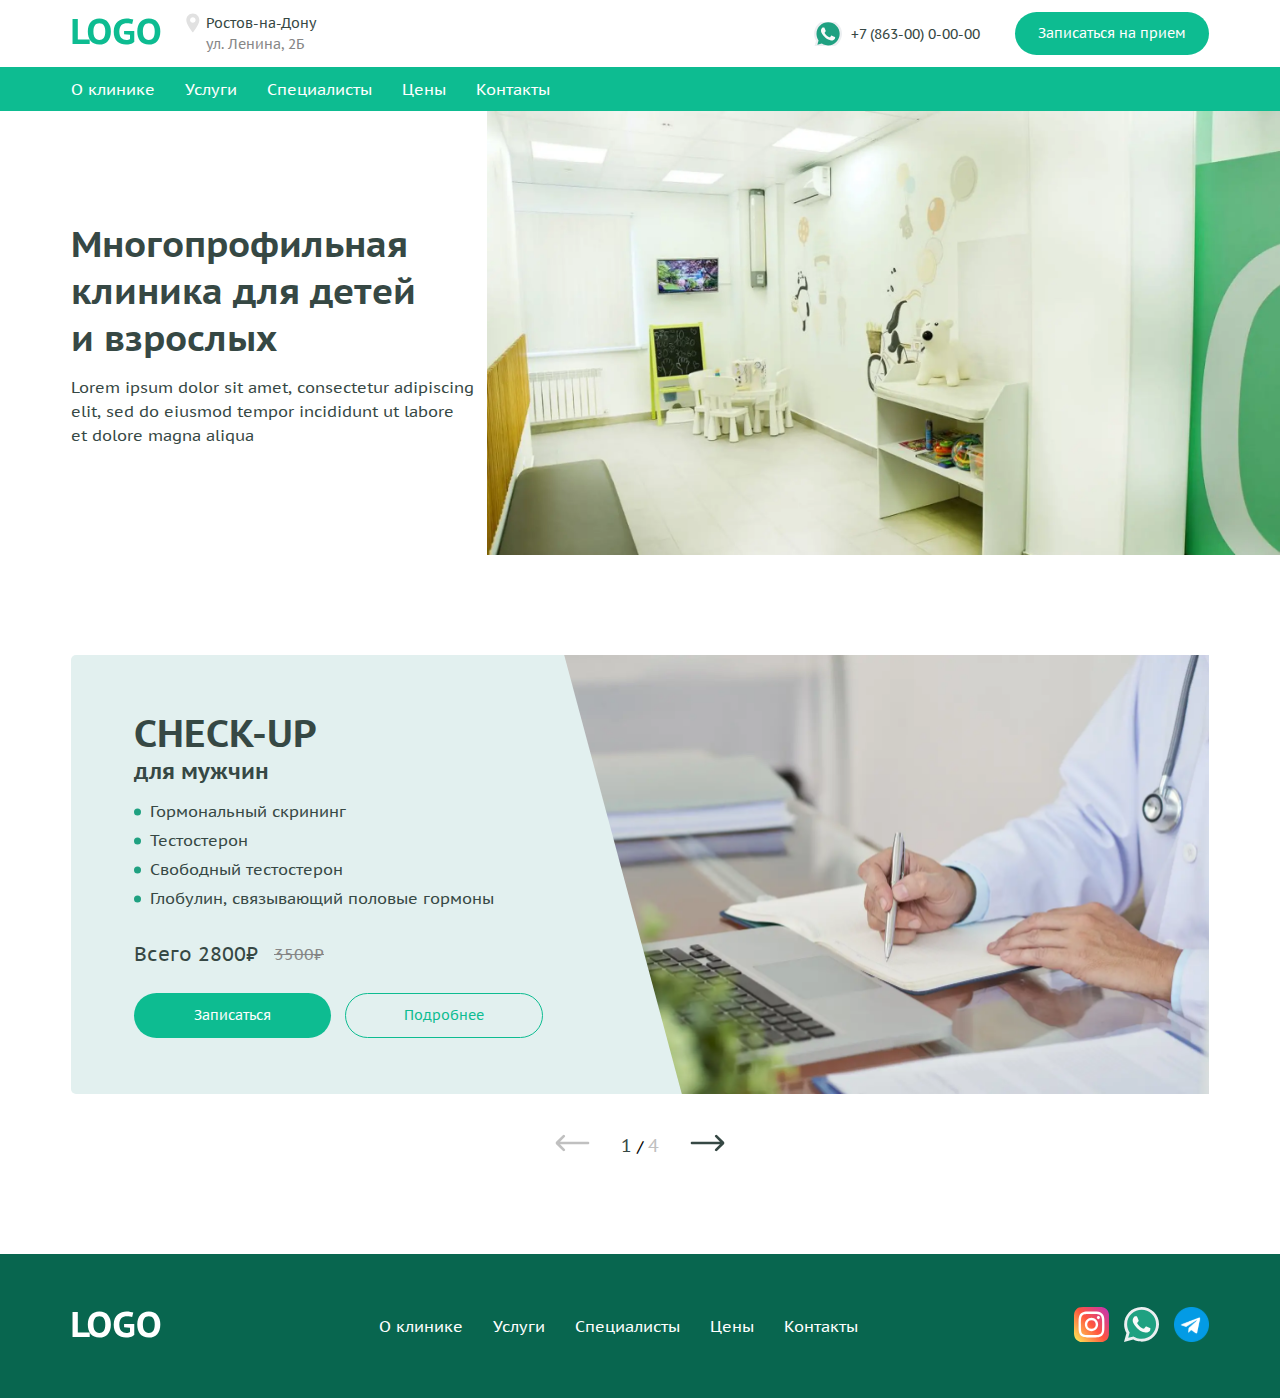
==== index.html @ 12d7492a "Updates" ====
<!DOCTYPE html><html lang="ru" class="page"><head><meta charset="UTF-8"><meta name="viewport" content="width=device-width,initial-scale=1"><link rel="shortcut icon" href="favicon.ico" type="image/x-icon"><meta http-equiv="X-UA-Compatible" content="ie=edge"><meta name="theme-color" content="#111111"><title>Vetos new site</title><link rel="preload" href="fonts/PTSansCaptionRegular.woff2" as="font" type="font/woff2" crossorigin><link rel="preload" href="fonts/PTSansCaptionBold.woff2" as="font" type="font/woff2" crossorigin><link rel="preload" href="fonts/UbuntuRegular.woff2" as="font" type="font/woff2" crossorigin><link rel="preload" href="fonts/UbuntuBold.woff2" as="font" type="font/woff2" crossorigin><link rel="stylesheet" href="css/vendor.css"><link rel="stylesheet" href="css/main.css"><script defer="defer" src="js/main.js"></script></head><body class="page__body"><div class="site-container"><header class="header header--main"><div class="header__container container"><button class="burger" aria-label="Открыть меню" aria-expanded="false" data-burger><span class="burger__line"></span></button><div class="header__left"><a class="header__logo logo"><svg><use xlink:href="img/sprite.svg#logo"></use></svg></a><address class="header__address"><span class="header__city">Ростов-на-Дону</span> <span class="header__street">ул. Ленина, 2Б</span></address></div><div class="header__right"><a class="header__link" href="tel:+78630000000">+7 (863-00) 0-00-00</a> <span class="header__hidden" aria-hidden="true">Ростов-на-Дону</span> <button class="header__btn btn btn-reset" data-menu data-graph-animation="custom" data-graph-path="first" aria-label="Записаться на прием">Записаться на прием</button></div></div><div class="header__bottom"><div class="header__bottom-container container"><nav class="header__nav nav" title="Основное меню" data-menu><ul class="nav__list list-reset"><li class="nav__item"><a href="#" class="nav__link">О клинике</a></li><li class="nav__item"><a href="#services" data-scroll data-menu-item class="nav__link">Услуги</a></li><li class="nav__item"><a href="#" class="nav__link">Специалисты</a></li><li class="nav__item"><a href="#" class="nav__link">Цены</a></li><li class="nav__item"><a href="#" class="nav__link">Контакты</a></li></ul></nav></div></div></header><main class="main"><section class="hero"><div class="hero__wrapper"><div class="hero__content"><h1 class="hero__title">Многопрофильная клиника для детей и взрослых</h1><p class="hero__descr">Lorem ipsum dolor sit amet, consectetur adipiscing elit, sed do eiusmod tempor incididunt ut labore et dolore magna aliqua</p></div><picture><source media="(min-width: 576px)" srcset="img/hero-image_2x.webp 2x" type="image/webp"><source media="(max-width: 575px)" srcset="img/hero-image.webp" type="image/webp"><source srcset="img/hero-image.webp" type="image/webp"><img loading="lazy" src="img/hero-image.jpg" srcset="img/hero-image__2x.jpg 2x" class="hero__image" width="950" height="532" alt="Красивый детский уголок для ожидания приема доктора"></picture></div></section><section class="services" id="services"><div class="services__container container"><div class="services__slider swiper"><div class="swiper-wrapper"><div class="swiper-slide"><div class="services__info services__info--1"><div class="services__content"><h2 class="services__title">Check-UP <span class="services__text">для мужчин</span></h2><ul class="services__list list-reset"><li class="services__item">Гормональный скрининг</li><li class="services__item">Тестостерон</li><li class="services__item">Свободный тестостерон</li><li class="services__item">Глобулин, связывающий половые гормоны</li></ul><div class="services__price"><span class="services__price-new">Всего 2800₽</span> <span class="services__price-old">3500₽</span></div><div class="services__btns"><button class="services__action btn btn-reset" data-graph-animation="custom" data-graph-path="first" aria-label="Записаться">Записаться</button> <a class="services__action services__action--link btn" href="#">Подробнее</a></div></div><picture><source media="(min-width: 576px)" srcset="img/services-image-1_2x.webp 2x" type="image/webp"><source media="(max-width: 575px)" srcset="img/services-image-1.webp" type="image/webp"><source srcset="img/services-image-1.webp" type="image/webp"><img loading="lazy" src="img/services-image-1.jpg" srcset="img/services-image-1__2x.jpg 2x" class="services__image" width="692" height="440" alt="Доктор записывает пожелания клиентов"></picture></div></div><div class="swiper-slide"><div class="services__info services__info--2"><div class="services__content"><h2 class="services__title">Check-UP <span class="services__text">для мужчин</span></h2><ul class="services__list list-reset"><li class="services__item">Гормональный скрининг</li><li class="services__item">Тестостерон</li><li class="services__item">Свободный тестостерон</li><li class="services__item">Глобулин, связывающий половые гормоны</li></ul><div class="services__price"><span class="services__price-new">Всего 2800₽</span> <span class="services__price-old">3500₽</span></div><div class="services__btns"><button class="services__action btn btn-reset" data-graph-animation="custom" data-graph-path="first" aria-label="Записаться">Записаться</button> <a class="services__action services__action--link btn" href="#">Подробнее</a></div></div><picture><source media="(min-width: 576px)" srcset="img/services-image-1_2x.webp 2x" type="image/webp"><source media="(max-width: 575px)" srcset="img/services-image-1.webp" type="image/webp"><source srcset="img/services-image-1.webp" type="image/webp"><img loading="lazy" src="img/services-image-1.jpg" srcset="img/services-image-1__2x.jpg 2x" class="services__image" width="692" height="440" alt="Доктор записывает пожелания клиентов"></picture></div></div><div class="swiper-slide"><div class="services__info services__info--3"><div class="services__content"><h2 class="services__title">Check-UP <span class="services__text">для мужчин</span></h2><ul class="services__list list-reset"><li class="services__item">Гормональный скрининг</li><li class="services__item">Тестостерон</li><li class="services__item">Свободный тестостерон</li><li class="services__item">Глобулин, связывающий половые гормоны</li></ul><div class="services__price"><span class="services__price-new">Всего 2800₽</span> <span class="services__price-old">3500₽</span></div><div class="services__btns"><button class="services__action btn btn-reset" data-graph-animation="custom" data-graph-path="first" aria-label="Записаться">Записаться</button> <a class="services__action services__action--link btn" href="#">Подробнее</a></div></div><picture><source media="(min-width: 576px)" srcset="img/services-image-1_2x.webp 2x" type="image/webp"><source media="(max-width: 575px)" srcset="img/services-image-1.webp" type="image/webp"><source srcset="img/services-image-1.webp" type="image/webp"><img loading="lazy" src="img/services-image-1.jpg" srcset="img/services-image-1__2x.jpg 2x" class="services__image" width="692" height="440" alt="Доктор записывает пожелания клиентов"></picture></div></div><div class="swiper-slide"><div class="services__info services__info--4"><div class="services__content"><h2 class="services__title">Check-UP <span class="services__text">для мужчин</span></h2><ul class="services__list list-reset"><li class="services__item">Гормональный скрининг</li><li class="services__item">Тестостерон</li><li class="services__item">Свободный тестостерон</li><li class="services__item">Глобулин, связывающий половые гормоны</li></ul><div class="services__price"><span class="services__price-new">Всего 2800₽</span> <span class="services__price-old">3500₽</span></div><div class="services__btns"><button class="services__action btn btn-reset" data-graph-animation="custom" data-graph-path="first" aria-label="Записаться">Записаться</button> <a class="services__action services__action--link btn" href="#">Подробнее</a></div></div><picture><source media="(min-width: 576px)" srcset="img/services-image-1_2x.webp 2x" type="image/webp"><source media="(max-width: 575px)" srcset="img/services-image-1.webp" type="image/webp"><source srcset="img/services-image-1.webp" type="image/webp"><img loading="lazy" src="img/services-image-1.jpg" srcset="img/services-image-1__2x.jpg 2x" class="services__image" width="692" height="440" alt="Доктор записывает пожелания клиентов"></picture></div></div></div></div><div class="services__nav-btn"><button class="services__nav-btn__prev btn-reset" aria-label="Предыдущий слайд"><svg><use xlink:href="img/sprite.svg#left-arrow"></use></svg></button><div class="services__nav-pag swiper-pagination"></div><button class="services__nav-btn__next btn-reset" aria-label="Следующий слайд"><svg><use xlink:href="img/sprite.svg#right-arrow"></use></svg></button></div></div></section></main><footer class="footer"><div class="footer__container container"><a class="footer__logo logo"><svg><use xlink:href="img/sprite.svg#logo"></use></svg></a><nav class="nav footer__nav" title="Добавочное меню"><ul class="nav__list list-reset"><li class="nav__item"><a href="#" class="nav__link">О клинике</a></li><li class="nav__item"><a href="#" class="nav__link">Услуги</a></li><li class="nav__item"><a href="#" class="nav__link">Специалисты</a></li><li class="nav__item"><a href="#" class="nav__link">Цены</a></li><li class="nav__item"><a href="#" class="nav__link">Контакты</a></li></ul></nav><ul class="footer__social list-reset"><li class="footer__social-item"><a class="footer__social-link" href="#" target="_blank" aria-label="instagram"><img src="img/insta-icon.svg" alt="instagram" width="35" height="35" loading="lazy"></a></li><li class="footer__social-item"><a class="footer__social-link" href="#" target="_blank" aria-label="whatsapp"><img src="img/whatsapp-icon.svg" alt="instagram" width="35" height="35" loading="lazy"></a></li><li class="footer__social-item"><a class="footer__social-link" href="#" target="_blank" aria-label="telegram"><img src="img/tg-icon.svg" alt="instagram" width="35" height="35" loading="lazy"></a></li></ul></div></footer><div class="graph-modal services-modal"><div class="graph-modal__container" role="dialog" aria-modal="true" data-graph-target="first"><button class="btn-reset js-modal-close graph-modal__close" aria-label="Закрыть модальное окно"></button><div class="graph-modal__content services-modal__content"><h2 class="services-modal__title">Записаться на прием</h2><form class="services-modal__form"><label class="services-modal__label"><input class="services-modal__input input-reset" type="text" name="name" placeholder="Имя" aria-label="Введите ваше имя"></label> <label class="services-modal__label"><input class="services-modal__input input-reset" type="tel" name="phone" placeholder="Телефон" aria-label="Введите ваш телефон"></label> <label class="services-modal__label"><input class="services-modal__input input-reset" type="email" name="email" placeholder="Email" aria-label="Введите ваш Email"></label> <button class="services-modal__btn btn btn-reset" type="submit" aria-label="Оставить заявку на диагностику">Оставить заявку на диагностику</button><p class="services-modal__policy">Нажимая на кнопку, вы соглашаетесь с <a class="services-modal__link" href="#">политикой конфиденциальности</a> и даете согласие на обработку персональных данных.</p></form></div></div></div></div></body></html>
---- css/main.css ----
:root{--font-family:"PTSansCaption",sans-serif;--second-family:"Ubuntu",sans-serif;--content-width:1138px;--container-offset:15px;--container-width:calc(var(--content-width) + (var(--container-offset) * 2));--light-color:#fff;--accent-color:#0dbc91;--capecod-color:#364844;--gray-color:#868686;--aqua-color:#e2f0ef;--junglegreen-color:#1fa181;--disabled-color:#c0c0c0;--watercourse-color:#08664F;--caribbean-color:#00d29f}.custom-checkbox__field:checked+.custom-checkbox__content::after{opacity:1}.custom-checkbox__field:focus+.custom-checkbox__content::before{outline:red solid 2px;outline-offset:2px}.custom-checkbox__field:disabled+.custom-checkbox__content{opacity:.4;pointer-events:none}@font-face{font-family:PTSansCaption;src:url(../fonts/PTSansCaptionRegular.woff2) format("woff2");font-weight:400;font-display:swap;font-style:normal}@font-face{font-family:PTSansCaption;src:url(../fonts/PTSansCaptionBold.woff2) format("woff2");font-weight:700;font-display:swap;font-style:normal}@font-face{font-family:Ubuntu;src:url(../fonts/UbuntuRegular.woff2) format("woff2");font-weight:400;font-display:swap;font-style:normal}@font-face{font-family:Ubuntu;src:url(../fonts/UbuntuBold.woff2) format("woff2");font-weight:700;font-display:swap;font-style:normal}html{-webkit-box-sizing:border-box;box-sizing:border-box}*,::after,::before{-webkit-box-sizing:inherit;box-sizing:inherit}.page{height:100%;font-family:var(--font-family);-webkit-text-size-adjust:100%}.page__body{margin:0;min-width:320px;min-height:100%;font-size:16px}img{height:auto;max-width:100%;-o-object-fit:cover;object-fit:cover}a{text-decoration:none}.site-container{overflow:hidden}.is-hidden{display:none!important}.btn-reset{border:none;padding:0;background-color:transparent;cursor:pointer}.list-reset{list-style:none;margin:0;padding:0}.input-reset{-webkit-appearance:none;-moz-appearance:none;appearance:none;border:none;border-radius:0;background-color:#fff}.input-reset::-webkit-search-cancel-button,.input-reset::-webkit-search-decoration,.input-reset::-webkit-search-results-button,.input-reset::-webkit-search-results-decoration{display:none}.visually-hidden{position:absolute;overflow:hidden;margin:-1px;border:0;padding:0;width:1px;height:1px;clip:rect(0 0 0 0)}.container{margin:0 auto;padding:0 var(--container-offset);max-width:var(--container-width)}.js-focus-visible :focus:not(.focus-visible){outline:0}.centered{text-align:center}.dis-scroll{position:fixed;left:0;top:0;overflow:hidden;width:100%;height:100vh;-ms-scroll-chaining:none;overscroll-behavior:none}.page--ios .dis-scroll{position:relative}.grid{display:-ms-grid;display:grid;-ms-grid-rows:(1fr)[12];grid-template-rows:repeat(12,1fr);gap:30px}.logo svg{width:91px;height:27px;-o-object-fit:cover;object-fit:cover}.burger{--burger-width:30px;--burger-height:30px;--burger-line-height:2px;position:relative;border:none;padding:0;width:var(--burger-width);height:var(--burger-height);color:#000;background-color:transparent;cursor:pointer;display:none;--burger-width:37px;--burger-height:26px;--burger-line-height:4px;color:var(--junglegreen-color);z-index:101}.burger::after,.burger::before{content:"";position:absolute;left:0;width:100%;height:var(--burger-line-height);background-color:currentColor;-webkit-transition:top .3s ease-in-out,-webkit-transform .3s ease-in-out;transition:transform .3s ease-in-out,top .3s ease-in-out,-webkit-transform .3s ease-in-out;-o-transition:transform .3s ease-in-out,top .3s ease-in-out}.burger::before{top:0}.burger::after{top:calc(100% - var(--burger-line-height))}.burger__line{position:absolute;left:0;top:50%;width:100%;height:var(--burger-line-height);background-color:currentColor;-webkit-transform:translateY(-50%);-ms-transform:translateY(-50%);transform:translateY(-50%);-webkit-transition:-webkit-transform .3s ease-in-out;transition:transform .3s ease-in-out;-o-transition:transform .3s ease-in-out;transition:transform .3s ease-in-out,-webkit-transform .3s ease-in-out}.burger--active::before{top:50%;-webkit-transform:rotate(45deg);-ms-transform:rotate(45deg);transform:rotate(45deg);-webkit-transition:top .3s ease-in-out,-webkit-transform .3s ease-in-out;transition:transform .3s ease-in-out,top .3s ease-in-out,-webkit-transform .3s ease-in-out;-o-transition:transform .3s ease-in-out,top .3s ease-in-out}.burger--active::after{top:50%;-webkit-transform:rotate(-45deg);-ms-transform:rotate(-45deg);transform:rotate(-45deg);-webkit-transition:top .3s ease-in-out,-webkit-transform .3s ease-in-out;transition:transform .3s ease-in-out,top .3s ease-in-out,-webkit-transform .3s ease-in-out;-o-transition:transform .3s ease-in-out,top .3s ease-in-out}.burger--active .burger__line{-webkit-transform:scale(0);-ms-transform:scale(0);transform:scale(0);-webkit-transition:-webkit-transform .3s ease-in-out;transition:transform .3s ease-in-out;-o-transition:transform .3s ease-in-out;transition:transform .3s ease-in-out,-webkit-transform .3s ease-in-out}@media (max-width:768px){.burger{display:block}}@media (max-width:576px){.burger{margin-right:10px}}.btn{display:inline-block;max-width:196px;padding:11px 23px;font-weight:400;font-size:14px;line-height:21px;color:var(--light-color);background-color:var(--accent-color);border-radius:50px;text-transform:initial;-webkit-transition:background-color .3s,color .3s;-o-transition:background-color .3s,color .3s;transition:background-color .3s,color .3s}.btn:focus{outline:2px solid var(--capecod-color);outline-offset:4px}@media (any-hover:hover){.btn:hover{color:var(--light-color);background-color:var(--caribbean-color)}.nav__link:hover{color:var(--capecod-color)}}.btn:active{background-color:var(--capecod-color)}.nav__list{padding:10px 0;display:-webkit-box;display:-ms-flexbox;display:flex;-ms-flex-wrap:wrap;flex-wrap:wrap}.nav__item{font-weight:400;font-size:16px;line-height:24px;color:var(--light-color)}.nav__item:not(:last-child){margin-right:30px}.nav__link{color:currentColor;-webkit-transition:color .3s;-o-transition:color .3s;transition:color .3s}.nav__link:focus{outline:2px solid var(--capecod-color);outline-offset:4px}.nav__link:active{color:var(--gray-color)}.services-modal .graph-modal__container{width:600px}.services-modal__content{display:-webkit-box;display:-ms-flexbox;display:flex;-webkit-box-orient:vertical;-webkit-box-direction:normal;-ms-flex-direction:column;flex-direction:column;-webkit-box-align:center;-ms-flex-align:center;align-items:center}.services-modal__title{margin:0 0 40px;font-weight:700;font-size:38px;line-height:49px;text-transform:uppercase;color:var(--capecod-color)}.services-modal__form{display:-webkit-box;display:-ms-flexbox;display:flex;-webkit-box-orient:vertical;-webkit-box-direction:normal;-ms-flex-direction:column;flex-direction:column}.services-modal__label:not(:last-child){margin-bottom:30px}.services-modal__input{padding:20px;width:100%;border-bottom:1px solid var(--disabled-color)}.services-modal__input:focus{outline:2px solid var(--caribbean-color);outline-offset:4px}.services-modal__btn{margin-bottom:20px;max-width:100%}.services-modal__policy{margin:0}.services-modal__link{color:var(--junglegreen-color);text-decoration:underline;-webkit-transition:color .3s;-o-transition:color .3s;transition:color .3s}.services-modal__link:focus{outline:2px solid var(--capecod-color);outline-offset:4px}@media (any-hover:hover){.services-modal__link:hover{color:var(--caribbean-color)}}.services-modal__link:active{color:var(--gray-color)}.header{padding-top:12px;background-color:var(--light-color);position:relative;z-index:1000}.header__container{display:-webkit-box;display:-ms-flexbox;display:flex;-webkit-box-align:center;-ms-flex-align:center;align-items:center;-webkit-box-pack:justify;-ms-flex-pack:justify;justify-content:space-between;margin-bottom:12px}.header__left{display:-webkit-box;display:-ms-flexbox;display:flex;-webkit-box-align:center;-ms-flex-align:center;align-items:center}.header__logo{margin-right:21px}.header__logo svg{fill:var(--accent-color)}.header__address{display:-webkit-inline-box;display:-ms-inline-flexbox;display:inline-flex;-webkit-box-orient:vertical;-webkit-box-direction:normal;-ms-flex-direction:column;flex-direction:column;padding-left:23px;background-image:url(../img/place-icon.svg);background-repeat:no-repeat;background-size:20px 20px;background-position:top left;font-weight:400;font-size:14px;line-height:21px;font-style:normal}@media (max-width:768px){.services-modal .graph-modal__container{width:100%}.header__logo{margin-right:0}.header__address{display:none}}.header__city{color:var(--capecod-color)}.header__street{color:var(--gray-color)}.header__right{display:-webkit-box;display:-ms-flexbox;display:flex;-webkit-box-align:center;-ms-flex-align:center;align-items:center}@media (max-width:768px){.header__right{-webkit-box-orient:vertical;-webkit-box-direction:normal;-ms-flex-direction:column;flex-direction:column;-webkit-box-align:end;-ms-flex-align:end;align-items:flex-end}.header__btn{display:none;-webkit-transform:translateY(-100%);-ms-transform:translateY(-100%);transform:translateY(-100%);-webkit-transition:-webkit-transform .3s;transition:transform .3s;-o-transition:transform .3s;transition:transform .3s,-webkit-transform .3s}.header__btn.menu--active{display:block;position:fixed;top:60%;left:19px;-webkit-transform:none;-ms-transform:none;transform:none;font-weight:700;font-size:14px;line-height:21px;background-color:var(--light-color);color:var(--junglegreen-color);z-index:1000}}.header__link{display:block;margin-right:35px;padding-left:37px;font-weight:400;font-size:14px;line-height:24px;color:var(--capecod-color);background-image:url(../img/whatsapp-icon.svg);background-repeat:no-repeat;background-size:28px 28px;background-position:center left;-webkit-transition:color .3s;-o-transition:color .3s;transition:color .3s}.header__link:focus{outline:2px solid var(--capecod-color);outline-offset:4px}@media (any-hover:hover){.header__link:hover{color:var(--accent-color)}.footer .nav__link:hover{color:var(--disabled-color)}}.header__link:active{color:var(--gray-color)}.header__hidden{display:none}.header__bottom{background-color:var(--accent-color)}@media (max-width:768px){.header__link{padding-left:0;background-image:none;margin-right:0;font-weight:700;font-size:14px;line-height:21px;color:var(--capecod-color)}.header__hidden{display:block;font-weight:400;font-size:13px;line-height:17px;color:var(--capecod-color)}.header__nav{position:fixed;top:0;left:0;z-index:100;width:100%;height:100vh;padding:48px 20px;overflow-y:auto;background-color:rgba(69,146,127,.9019607843);-webkit-backdrop-filter:blur(2px);backdrop-filter:blur(2px);-webkit-transform:translateY(-100%);-ms-transform:translateY(-100%);transform:translateY(-100%);-webkit-transition:-webkit-transform .3s;transition:transform .3s;-o-transition:transform .3s;transition:transform .3s,-webkit-transform .3s}.header__nav .nav__list{padding:0;display:-webkit-box;display:-ms-flexbox;display:flex;-webkit-box-align:start;-ms-flex-align:start;align-items:flex-start;-webkit-box-orient:vertical;-webkit-box-direction:normal;-ms-flex-direction:column;flex-direction:column}.header__nav .nav__item:not(:last-child){margin-right:0;margin-bottom:10px}}.header__nav.menu--active{top:63px;-webkit-transform:none;-ms-transform:none;transform:none}.hero__wrapper{display:-webkit-box;display:-ms-flexbox;display:flex;-webkit-box-align:center;-ms-flex-align:center;align-items:center;-webkit-box-pack:justify;-ms-flex-pack:justify;justify-content:space-between;padding-left:max(15px,(100% - var(--content-width)) / 2)}.hero__content{max-width:416px}.hero__title{margin:0 0 14px;font-weight:700;font-size:36px;line-height:47px;color:var(--capecod-color)}@media (max-width:576px){.hero__title{font-size:26px;line-height:34px}}.hero__descr{margin:0;font-weight:400;font-size:16px;line-height:24px;color:var(--capecod-color)}.hero__image{display:block}@media (max-width:1024px){.hero__wrapper{-webkit-box-orient:vertical;-webkit-box-direction:reverse;-ms-flex-direction:column-reverse;flex-direction:column-reverse;-webkit-box-align:start;-ms-flex-align:start;align-items:flex-start}.hero__content{max-width:100%}.hero__image{margin-bottom:35px}}.services{padding-top:100px;padding-bottom:160px;background-color:var(--light-color)}@media (max-width:576px){.hero__descr{font-size:14px;line-height:21px}.services{padding-top:50px;padding-bottom:90px}}.services__container{position:relative}.services__info{display:-webkit-box;display:-ms-flexbox;display:flex;-webkit-box-pack:justify;-ms-flex-pack:justify;justify-content:space-between;border-radius:5px;background-color:var(--aqua-color)}@media (max-width:1024px){.services__info{-webkit-box-orient:vertical;-webkit-box-direction:reverse;-ms-flex-direction:column-reverse;flex-direction:column-reverse}.services__content::before{display:none}}.services__content{position:relative;max-width:409px;width:100%;padding:53px 0 56px 63px;-webkit-box-flex:1;-ms-flex-positive:1;flex-grow:1;z-index:1}@media (max-width:768px){.services__content{max-width:100%;width:auto;padding:22px 30px 42px 23px}}.services__content::before{content:"";position:absolute;top:0;right:-80px;width:100%;height:100%;background-color:var(--aqua-color);-webkit-transform:skew(15deg);-ms-transform:skew(15deg);transform:skew(15deg);z-index:-1}.services__title{margin:0 0 16px;font-weight:700;font-size:38px;line-height:49px;text-transform:uppercase;color:var(--capecod-color)}@media (max-width:576px){.services__title{font-size:26px;line-height:34px}}.services__text{display:block;font-weight:700;font-size:22px;line-height:28px;text-transform:initial;color:currentColor}@media (max-width:576px){.services__text{font-size:14px;line-height:18px}}.services__list{margin-bottom:32px}.services__item{position:relative;padding-left:16px;font-weight:400;font-size:16px;line-height:21px;color:var(--capecod-color)}.services__item:not(:last-child){margin-bottom:8px}.services__item::after{content:"";position:absolute;top:50%;left:0;-webkit-transform:translateY(-50%);-ms-transform:translateY(-50%);transform:translateY(-50%);width:7px;height:7px;background-color:var(--junglegreen-color);border-radius:100%}.services__price{display:-webkit-inline-box;display:-ms-inline-flexbox;display:inline-flex;-webkit-box-align:center;-ms-flex-align:center;align-items:center;margin-bottom:26px}.services__price-new{margin-right:16px;font-weight:400;font-size:20px;line-height:26px;color:var(--capecod-color)}.services__price-old{font-size:16px;line-height:24px;-webkit-text-decoration-line:line-through;text-decoration-line:line-through;color:var(--gray-color)}.services__btns{display:-webkit-box;display:-ms-flexbox;display:flex}.services__action{width:100%;text-align:center}.services__action:not(:last-child){margin-right:14px}.services__action--link{background-color:transparent;border:1px solid var(--accent-color);color:var(--accent-color)}.services__image{display:block;height:100%}@media (max-width:1024px){.services__image{width:100%}}.services__nav-btn{display:-webkit-box;display:-ms-flexbox;display:flex;-webkit-box-align:center;-ms-flex-align:center;align-items:center;-webkit-box-pack:justify;-ms-flex-pack:justify;justify-content:space-between;position:absolute;bottom:-68px;left:50%;-webkit-transform:translateX(-50%);-ms-transform:translateX(-50%);transform:translateX(-50%);width:169px;height:34px}.services__nav-btn .swiper-button-disabled{pointer-events:none}.services__nav-btn .swiper-button-disabled svg{fill:var(--disabled-color)}.services__nav-btn__prev{z-index:100}.services__nav-btn__prev svg{width:34px;height:34px;-o-object-fit:cover;object-fit:cover;fill:var(--capecod-color)}.services__nav-btn__prev:focus{outline:2px solid var(--watercourse-color);outline-offset:4px}.services__nav-btn__next{z-index:100}.services__nav-btn__next svg{width:34px;height:34px;-o-object-fit:cover;object-fit:cover;fill:var(--capecod-color)}.services__nav-btn__next:focus{outline:2px solid var(--watercourse-color);outline-offset:4px}.services__nav-pag{bottom:50%;-webkit-transform:translateY(50%);-ms-transform:translateY(50%);transform:translateY(50%)}.services__nav-pag .swiper-pagination-current{font-weight:400;font-size:18px;line-height:23px;color:var(--capecod-color)}.services__nav-pag .swiper-pagination-total{font-weight:400;font-size:18px;line-height:23px;color:var(--disabled-color)}.footer{padding:50px 0;background-color:var(--watercourse-color)}@media (max-width:576px){.services__action:not(:last-child){margin-right:8px}.footer{padding:40px 0}}.footer__container{display:-webkit-box;display:-ms-flexbox;display:flex;-webkit-box-align:center;-ms-flex-align:center;align-items:center;-webkit-box-pack:justify;-ms-flex-pack:justify;justify-content:space-between;-ms-flex-wrap:wrap;flex-wrap:wrap}@media (max-width:768px){.footer__nav{-webkit-box-ordinal-group:3;-ms-flex-order:2;order:2}}.footer .nav__link:focus{outline:2px solid var(--light-color);outline-offset:4px}.footer__logo svg{fill:var(--light-color)}.footer__social{display:-webkit-box;display:-ms-flexbox;display:flex}.footer__social-item:not(:last-child){margin-right:15px}.footer__social-link:focus{outline:2px solid var(--light-color);outline-offset:4px}
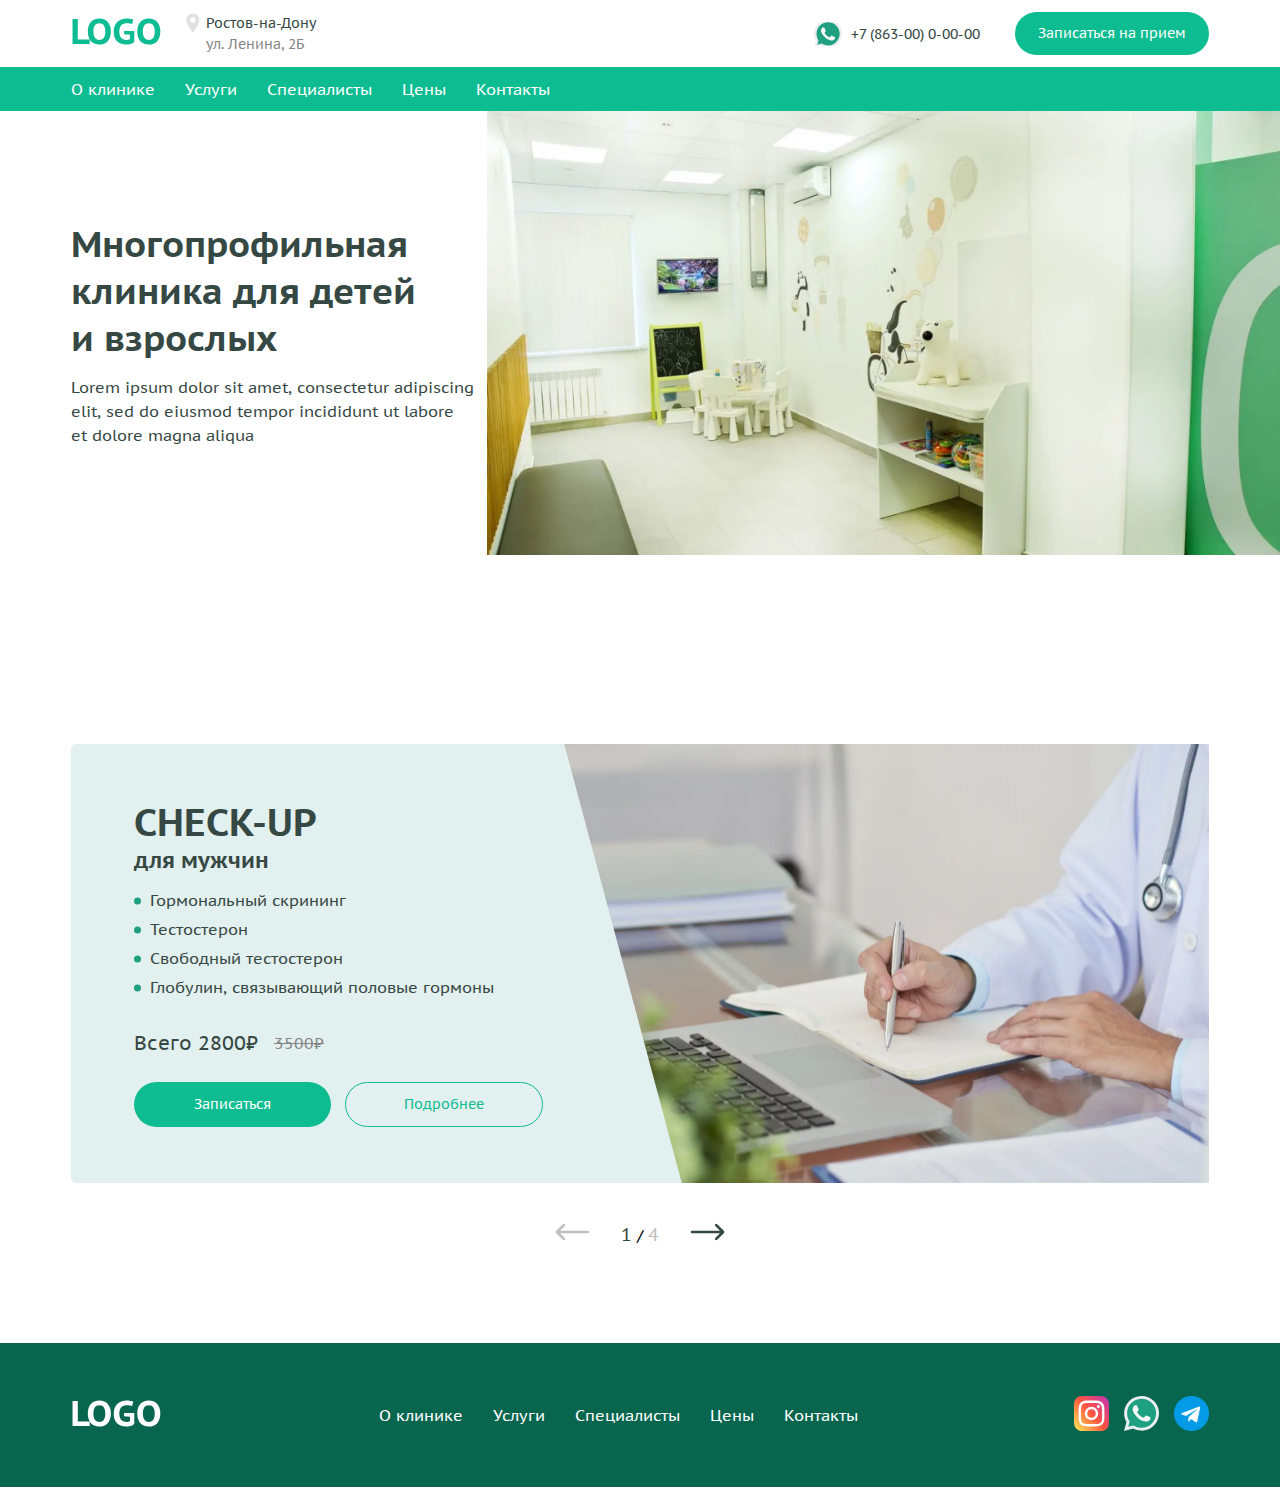
==== commit 9140dfec: "Updates" ====
--- a/index.html
+++ b/index.html
@@ -1 +1,289 @@
-<!DOCTYPE html><html lang="ru" class="page"><head><meta charset="UTF-8"><meta name="viewport" content="width=device-width,initial-scale=1"><link rel="shortcut icon" href="favicon.ico" type="image/x-icon"><meta http-equiv="X-UA-Compatible" content="ie=edge"><meta name="theme-color" content="#111111"><title>Vetos new site</title><link rel="preload" href="fonts/PTSansCaptionRegular.woff2" as="font" type="font/woff2" crossorigin><link rel="preload" href="fonts/PTSansCaptionBold.woff2" as="font" type="font/woff2" crossorigin><link rel="preload" href="fonts/UbuntuRegular.woff2" as="font" type="font/woff2" crossorigin><link rel="preload" href="fonts/UbuntuBold.woff2" as="font" type="font/woff2" crossorigin><link rel="stylesheet" href="css/vendor.css"><link rel="stylesheet" href="css/main.css"><script defer="defer" src="js/main.js"></script></head><body class="page__body"><div class="site-container"><header class="header header--main"><div class="header__container container"><button class="burger" aria-label="Открыть меню" aria-expanded="false" data-burger><span class="burger__line"></span></button><div class="header__left"><a class="header__logo logo"><svg><use xlink:href="img/sprite.svg#logo"></use></svg></a><address class="header__address"><span class="header__city">Ростов-на-Дону</span> <span class="header__street">ул. Ленина, 2Б</span></address></div><div class="header__right"><a class="header__link" href="tel:+78630000000">+7 (863-00) 0-00-00</a> <span class="header__hidden" aria-hidden="true">Ростов-на-Дону</span> <button class="header__btn btn btn-reset" data-menu data-graph-animation="custom" data-graph-path="first" aria-label="Записаться на прием">Записаться на прием</button></div></div><div class="header__bottom"><div class="header__bottom-container container"><nav class="header__nav nav" title="Основное меню" data-menu><ul class="nav__list list-reset"><li class="nav__item"><a href="#" class="nav__link">О клинике</a></li><li class="nav__item"><a href="#services" data-scroll data-menu-item class="nav__link">Услуги</a></li><li class="nav__item"><a href="#" class="nav__link">Специалисты</a></li><li class="nav__item"><a href="#" class="nav__link">Цены</a></li><li class="nav__item"><a href="#" class="nav__link">Контакты</a></li></ul></nav></div></div></header><main class="main"><section class="hero"><div class="hero__wrapper"><div class="hero__content"><h1 class="hero__title">Многопрофильная клиника для детей и взрослых</h1><p class="hero__descr">Lorem ipsum dolor sit amet, consectetur adipiscing elit, sed do eiusmod tempor incididunt ut labore et dolore magna aliqua</p></div><picture><source media="(min-width: 576px)" srcset="img/hero-image_2x.webp 2x" type="image/webp"><source media="(max-width: 575px)" srcset="img/hero-image.webp" type="image/webp"><source srcset="img/hero-image.webp" type="image/webp"><img loading="lazy" src="img/hero-image.jpg" srcset="img/hero-image__2x.jpg 2x" class="hero__image" width="950" height="532" alt="Красивый детский уголок для ожидания приема доктора"></picture></div></section><section class="services" id="services"><div class="services__container container"><div class="services__slider swiper"><div class="swiper-wrapper"><div class="swiper-slide"><div class="services__info services__info--1"><div class="services__content"><h2 class="services__title">Check-UP <span class="services__text">для мужчин</span></h2><ul class="services__list list-reset"><li class="services__item">Гормональный скрининг</li><li class="services__item">Тестостерон</li><li class="services__item">Свободный тестостерон</li><li class="services__item">Глобулин, связывающий половые гормоны</li></ul><div class="services__price"><span class="services__price-new">Всего 2800₽</span> <span class="services__price-old">3500₽</span></div><div class="services__btns"><button class="services__action btn btn-reset" data-graph-animation="custom" data-graph-path="first" aria-label="Записаться">Записаться</button> <a class="services__action services__action--link btn" href="#">Подробнее</a></div></div><picture><source media="(min-width: 576px)" srcset="img/services-image-1_2x.webp 2x" type="image/webp"><source media="(max-width: 575px)" srcset="img/services-image-1.webp" type="image/webp"><source srcset="img/services-image-1.webp" type="image/webp"><img loading="lazy" src="img/services-image-1.jpg" srcset="img/services-image-1__2x.jpg 2x" class="services__image" width="692" height="440" alt="Доктор записывает пожелания клиентов"></picture></div></div><div class="swiper-slide"><div class="services__info services__info--2"><div class="services__content"><h2 class="services__title">Check-UP <span class="services__text">для мужчин</span></h2><ul class="services__list list-reset"><li class="services__item">Гормональный скрининг</li><li class="services__item">Тестостерон</li><li class="services__item">Свободный тестостерон</li><li class="services__item">Глобулин, связывающий половые гормоны</li></ul><div class="services__price"><span class="services__price-new">Всего 2800₽</span> <span class="services__price-old">3500₽</span></div><div class="services__btns"><button class="services__action btn btn-reset" data-graph-animation="custom" data-graph-path="first" aria-label="Записаться">Записаться</button> <a class="services__action services__action--link btn" href="#">Подробнее</a></div></div><picture><source media="(min-width: 576px)" srcset="img/services-image-1_2x.webp 2x" type="image/webp"><source media="(max-width: 575px)" srcset="img/services-image-1.webp" type="image/webp"><source srcset="img/services-image-1.webp" type="image/webp"><img loading="lazy" src="img/services-image-1.jpg" srcset="img/services-image-1__2x.jpg 2x" class="services__image" width="692" height="440" alt="Доктор записывает пожелания клиентов"></picture></div></div><div class="swiper-slide"><div class="services__info services__info--3"><div class="services__content"><h2 class="services__title">Check-UP <span class="services__text">для мужчин</span></h2><ul class="services__list list-reset"><li class="services__item">Гормональный скрининг</li><li class="services__item">Тестостерон</li><li class="services__item">Свободный тестостерон</li><li class="services__item">Глобулин, связывающий половые гормоны</li></ul><div class="services__price"><span class="services__price-new">Всего 2800₽</span> <span class="services__price-old">3500₽</span></div><div class="services__btns"><button class="services__action btn btn-reset" data-graph-animation="custom" data-graph-path="first" aria-label="Записаться">Записаться</button> <a class="services__action services__action--link btn" href="#">Подробнее</a></div></div><picture><source media="(min-width: 576px)" srcset="img/services-image-1_2x.webp 2x" type="image/webp"><source media="(max-width: 575px)" srcset="img/services-image-1.webp" type="image/webp"><source srcset="img/services-image-1.webp" type="image/webp"><img loading="lazy" src="img/services-image-1.jpg" srcset="img/services-image-1__2x.jpg 2x" class="services__image" width="692" height="440" alt="Доктор записывает пожелания клиентов"></picture></div></div><div class="swiper-slide"><div class="services__info services__info--4"><div class="services__content"><h2 class="services__title">Check-UP <span class="services__text">для мужчин</span></h2><ul class="services__list list-reset"><li class="services__item">Гормональный скрининг</li><li class="services__item">Тестостерон</li><li class="services__item">Свободный тестостерон</li><li class="services__item">Глобулин, связывающий половые гормоны</li></ul><div class="services__price"><span class="services__price-new">Всего 2800₽</span> <span class="services__price-old">3500₽</span></div><div class="services__btns"><button class="services__action btn btn-reset" data-graph-animation="custom" data-graph-path="first" aria-label="Записаться">Записаться</button> <a class="services__action services__action--link btn" href="#">Подробнее</a></div></div><picture><source media="(min-width: 576px)" srcset="img/services-image-1_2x.webp 2x" type="image/webp"><source media="(max-width: 575px)" srcset="img/services-image-1.webp" type="image/webp"><source srcset="img/services-image-1.webp" type="image/webp"><img loading="lazy" src="img/services-image-1.jpg" srcset="img/services-image-1__2x.jpg 2x" class="services__image" width="692" height="440" alt="Доктор записывает пожелания клиентов"></picture></div></div></div></div><div class="services__nav-btn"><button class="services__nav-btn__prev btn-reset" aria-label="Предыдущий слайд"><svg><use xlink:href="img/sprite.svg#left-arrow"></use></svg></button><div class="services__nav-pag swiper-pagination"></div><button class="services__nav-btn__next btn-reset" aria-label="Следующий слайд"><svg><use xlink:href="img/sprite.svg#right-arrow"></use></svg></button></div></div></section></main><footer class="footer"><div class="footer__container container"><a class="footer__logo logo"><svg><use xlink:href="img/sprite.svg#logo"></use></svg></a><nav class="nav footer__nav" title="Добавочное меню"><ul class="nav__list list-reset"><li class="nav__item"><a href="#" class="nav__link">О клинике</a></li><li class="nav__item"><a href="#" class="nav__link">Услуги</a></li><li class="nav__item"><a href="#" class="nav__link">Специалисты</a></li><li class="nav__item"><a href="#" class="nav__link">Цены</a></li><li class="nav__item"><a href="#" class="nav__link">Контакты</a></li></ul></nav><ul class="footer__social list-reset"><li class="footer__social-item"><a class="footer__social-link" href="#" target="_blank" aria-label="instagram"><img src="img/insta-icon.svg" alt="instagram" width="35" height="35" loading="lazy"></a></li><li class="footer__social-item"><a class="footer__social-link" href="#" target="_blank" aria-label="whatsapp"><img src="img/whatsapp-icon.svg" alt="instagram" width="35" height="35" loading="lazy"></a></li><li class="footer__social-item"><a class="footer__social-link" href="#" target="_blank" aria-label="telegram"><img src="img/tg-icon.svg" alt="instagram" width="35" height="35" loading="lazy"></a></li></ul></div></footer><div class="graph-modal services-modal"><div class="graph-modal__container" role="dialog" aria-modal="true" data-graph-target="first"><button class="btn-reset js-modal-close graph-modal__close" aria-label="Закрыть модальное окно"></button><div class="graph-modal__content services-modal__content"><h2 class="services-modal__title">Записаться на прием</h2><form class="services-modal__form"><label class="services-modal__label"><input class="services-modal__input input-reset" type="text" name="name" placeholder="Имя" aria-label="Введите ваше имя"></label> <label class="services-modal__label"><input class="services-modal__input input-reset" type="tel" name="phone" placeholder="Телефон" aria-label="Введите ваш телефон"></label> <label class="services-modal__label"><input class="services-modal__input input-reset" type="email" name="email" placeholder="Email" aria-label="Введите ваш Email"></label> <button class="services-modal__btn btn btn-reset" type="submit" aria-label="Оставить заявку на диагностику">Оставить заявку на диагностику</button><p class="services-modal__policy">Нажимая на кнопку, вы соглашаетесь с <a class="services-modal__link" href="#">политикой конфиденциальности</a> и даете согласие на обработку персональных данных.</p></form></div></div></div></div></body></html>+<!DOCTYPE html>
+<html lang="ru" class="page">
+
+<head>
+  <meta charset="UTF-8">
+  <meta name="viewport" content="width=device-width, initial-scale=1.0">
+  <link rel="shortcut icon" href="favicon.ico" type="image/x-icon">
+  <meta http-equiv="X-UA-Compatible" content="ie=edge">
+  <meta name="theme-color" content="#111111">
+  <title>Vetos new site</title>
+  <link rel="preload" href="fonts/PTSansCaptionRegular.woff2" as="font" type="font/woff2" crossorigin>
+  <link rel="preload" href="fonts/PTSansCaptionBold.woff2" as="font" type="font/woff2" crossorigin>
+  <link rel="stylesheet" href="css/vendor.css">
+  <link rel="stylesheet" href="css/main.css">
+  <script defer src="js/main.js"></script>
+</head>
+
+<body class="page__body">
+  <div class="site-container">
+    <header class="header header--main">
+  <div class="header__container container">
+    <button class="burger" aria-label="Открыть меню" aria-expanded="false" data-burger>
+      <span class="burger__line"></span>
+    </button>
+    <div class="header__left">
+      <a class="header__logo logo">
+        <svg>
+          <use xlink:href="img/sprite.svg#logo"></use>
+        </svg>
+      </a>
+      <address class="header__address">
+        <span class="header__city">Ростов-на-Дону</span>
+        <span class="header__street">ул. Ленина, 2Б</span>
+      </address>
+    </div>
+    <div class="header__right">
+      <a class="header__link" href="tel:+78630000000">+7 (863-00) 0-00-00</a>
+      <span class="header__hidden" aria-hidden="true">Ростов-на-Дону</span>
+      <button class="header__btn btn btn-reset" data-graph-animation="custom" data-graph-path="first"
+        aria-label="Записаться на прием">Записаться на прием</button>
+    </div>
+  </div>
+  <div class="header__bottom">
+    <div class="header__bottom-container container">
+      <nav class="header__nav nav" title="Основное меню" data-menu>
+        <ul class="nav__list list-reset">
+          <li class="nav__item"><a href="#" class="nav__link">О клинике</a></li>
+          <li class="nav__item"><a href="#services" data-scroll data-menu-item class="nav__link">Услуги</a></li>
+          <li class="nav__item"><a href="#" class="nav__link">Специалисты</a></li>
+          <li class="nav__item"><a href="#" class="nav__link">Цены</a></li>
+          <li class="nav__item"><a href="#" class="nav__link">Контакты</a></li>
+        </ul>
+        <button class="header__btn  header__btn-hidden btn btn-reset" data-graph-animation="custom"
+          data-graph-path="first" aria-label="Записаться на прием">Записаться на прием</button>
+      </nav>
+    </div>
+  </div>
+</header>
+
+    <main class="main">
+      <section class="hero">
+  <div class="hero__wrapper">
+    <div class="hero__content">
+      <h1 class="hero__title">Многопрофильная клиника для детей
+        и взрослых</h1>
+      <p class="hero__descr">Lorem ipsum dolor sit amet, consectetur adipiscing elit, sed do eiusmod tempor incididunt
+        ut labore et dolore magna aliqua</p>
+    </div>
+    <picture>
+      <source media="(min-width: 576px)" srcset="img/hero-image_2x.webp 2x" type="image/webp">
+      <source media="(max-width: 575px)" srcset="img/hero-image.webp" type="image/webp">
+      <source srcset="img/hero-image.webp" type="image/webp">
+      <img loading="lazy" src="img/hero-image.jpg" srcset="img/hero-image__2x.jpg 2x" class="hero__image" width="950"
+        height="532" alt="Красивый детский уголок для ожидания приема доктора">
+    </picture>
+  </div>
+</section>
+
+      <section class="services" id="services">
+  <div class="services__container container">
+    <div class="services__slider swiper">
+      <div class="swiper-wrapper">
+        <div class="swiper-slide">
+          <div class="services__info services__info--1">
+            <div class="services__content">
+              <h2 class="services__title">Check-UP <span class="services__text">для мужчин</span></h2>
+              <ul class="services__list list-reset">
+                <li class="services__item">Гормональный скрининг</li>
+                <li class="services__item">Тестостерон</li>
+                <li class="services__item">Свободный тестостерон</li>
+                <li class="services__item">Глобулин, связывающий половые гормоны</li>
+              </ul>
+              <div class="services__price">
+                <span class="services__price-new">Всего 2800₽</span>
+                <span class="services__price-old">3500₽</span>
+              </div>
+              <div class="services__btns">
+                <button class="services__action btn btn-reset" data-graph-animation="custom" data-graph-path="first"
+                  aria-label="Записаться">Записаться</button>
+                <a class="services__action services__action--link btn" href="#">Подробнее</a>
+              </div>
+            </div>
+            <picture>
+              <source media="(min-width: 576px)" srcset="img/services-image-1_2x.webp 2x" type="image/webp">
+              <source media="(max-width: 575px)" srcset="img/services-image-1.webp" type="image/webp">
+              <source srcset="img/services-image-1.webp" type="image/webp">
+              <img loading="lazy" src="img/services-image-1.jpg" srcset="img/services-image-1__2x.jpg 2x"
+                class="services__image" width="692" height="440" alt="Доктор записывает пожелания клиентов">
+            </picture>
+          </div>
+        </div>
+        <div class="swiper-slide">
+          <div class="services__info services__info--2">
+            <div class="services__content">
+              <h2 class="services__title">Check-UP <span class="services__text">для мужчин</span></h2>
+              <ul class="services__list list-reset">
+                <li class="services__item">Гормональный скрининг</li>
+                <li class="services__item">Тестостерон</li>
+                <li class="services__item">Свободный тестостерон</li>
+                <li class="services__item">Глобулин, связывающий половые гормоны</li>
+              </ul>
+              <div class="services__price">
+                <span class="services__price-new">Всего 2800₽</span>
+                <span class="services__price-old">3500₽</span>
+              </div>
+              <div class="services__btns">
+                <button class="services__action btn btn-reset" data-graph-animation="custom" data-graph-path="first"
+                  aria-label="Записаться">Записаться</button>
+                <a class="services__action services__action--link btn" href="#">Подробнее</a>
+              </div>
+            </div>
+            <picture>
+              <source media="(min-width: 576px)" srcset="img/services-image-1_2x.webp 2x" type="image/webp">
+              <source media="(max-width: 575px)" srcset="img/services-image-1.webp" type="image/webp">
+              <source srcset="img/services-image-1.webp" type="image/webp">
+              <img loading="lazy" src="img/services-image-1.jpg" srcset="img/services-image-1__2x.jpg 2x"
+                class="services__image" width="692" height="440" alt="Доктор записывает пожелания клиентов">
+            </picture>
+          </div>
+        </div>
+        <div class="swiper-slide">
+          <div class="services__info services__info--3">
+            <div class="services__content">
+              <h2 class="services__title">Check-UP <span class="services__text">для мужчин</span></h2>
+              <ul class="services__list list-reset">
+                <li class="services__item">Гормональный скрининг</li>
+                <li class="services__item">Тестостерон</li>
+                <li class="services__item">Свободный тестостерон</li>
+                <li class="services__item">Глобулин, связывающий половые гормоны</li>
+              </ul>
+              <div class="services__price">
+                <span class="services__price-new">Всего 2800₽</span>
+                <span class="services__price-old">3500₽</span>
+              </div>
+              <div class="services__btns">
+                <button class="services__action btn btn-reset" data-graph-animation="custom" data-graph-path="first"
+                  aria-label="Записаться">Записаться</button>
+                <a class="services__action services__action--link btn" href="#">Подробнее</a>
+              </div>
+            </div>
+            <picture>
+              <source media="(min-width: 576px)" srcset="img/services-image-1_2x.webp 2x" type="image/webp">
+              <source media="(max-width: 575px)" srcset="img/services-image-1.webp" type="image/webp">
+              <source srcset="img/services-image-1.webp" type="image/webp">
+              <img loading="lazy" src="img/services-image-1.jpg" srcset="img/services-image-1__2x.jpg 2x"
+                class="services__image" width="692" height="440" alt="Доктор записывает пожелания клиентов">
+            </picture>
+          </div>
+        </div>
+        <div class="swiper-slide">
+          <div class="services__info services__info--4">
+            <div class="services__content">
+              <h2 class="services__title">Check-UP <span class="services__text">для мужчин</span></h2>
+              <ul class="services__list list-reset">
+                <li class="services__item">Гормональный скрининг</li>
+                <li class="services__item">Тестостерон</li>
+                <li class="services__item">Свободный тестостерон</li>
+                <li class="services__item">Глобулин, связывающий половые гормоны</li>
+              </ul>
+              <div class="services__price">
+                <span class="services__price-new">Всего 2800₽</span>
+                <span class="services__price-old">3500₽</span>
+              </div>
+              <div class="services__btns">
+                <button class="services__action btn btn-reset" data-graph-animation="custom" data-graph-path="first"
+                  aria-label="Записаться">Записаться</button>
+                <a class="services__action services__action--link btn" href="#">Подробнее</a>
+              </div>
+            </div>
+            <picture>
+              <source media="(min-width: 576px)" srcset="img/services-image-1_2x.webp 2x" type="image/webp">
+              <source media="(max-width: 575px)" srcset="img/services-image-1.webp" type="image/webp">
+              <source srcset="img/services-image-1.webp" type="image/webp">
+              <img loading="lazy" src="img/services-image-1.jpg" srcset="img/services-image-1__2x.jpg 2x"
+                class="services__image" width="692" height="440" alt="Доктор записывает пожелания клиентов">
+            </picture>
+          </div>
+        </div>
+      </div>
+    </div>
+    <div class="services__nav-btn">
+      <button class="services__nav-btn__prev btn-reset" aria-label="Предыдущий слайд">
+        <svg>
+          <use xlink:href="img/sprite.svg#left-arrow"></use>
+        </svg>
+      </button>
+      <div class="services__nav-pag swiper-pagination"></div>
+      <button class="services__nav-btn__next btn-reset" aria-label="Следующий слайд">
+        <svg>
+          <use xlink:href="img/sprite.svg#right-arrow"></use>
+        </svg>
+      </button>
+    </div>
+
+  </div>
+</section>
+
+    </main>
+    <footer class="footer">
+  <div class="footer__container container">
+    <a class="footer__logo logo">
+      <svg>
+        <use xlink:href="img/sprite.svg#logo"></use>
+      </svg>
+    </a>
+    <nav class="nav footer__nav" title="Добавочное меню">
+      <ul class="nav__list list-reset">
+        <li class="nav__item"><a href="#" class="nav__link">О клинике</a></li>
+        <li class="nav__item"><a href="#services" class="nav__link">Услуги</a></li>
+        <li class="nav__item"><a href="#" class="nav__link">Специалисты</a></li>
+        <li class="nav__item"><a href="#" class="nav__link">Цены</a></li>
+        <li class="nav__item"><a href="#" class="nav__link">Контакты</a></li>
+      </ul>
+    </nav>
+    <ul class="footer__social list-reset">
+      <li class="footer__social-item">
+        <a class="footer__social-link" href="#" target="_blank" aria-label="instagram">
+          <img src="img/insta-icon.svg" alt="instagram" width="35" height="35" loading="lazy">
+        </a>
+      </li>
+      <li class="footer__social-item">
+        <a class="footer__social-link" href="#" target="_blank" aria-label="whatsapp">
+          <img src="img/whatsapp-icon.svg" alt="instagram" width="35" height="35" loading="lazy">
+        </a>
+      </li>
+      <li class="footer__social-item">
+        <a class="footer__social-link" href="#" target="_blank" aria-label="telegram">
+          <img src="img/tg-icon.svg" alt="instagram" width="35" height="35" loading="lazy">
+        </a>
+      </li>
+    </ul>
+  </div>
+</footer>
+
+    <div class="graph-modal services-modal">
+  <div class="graph-modal__container" role="dialog" aria-modal="true" data-graph-target="first">
+    <button class="btn-reset js-modal-close graph-modal__close" aria-label="Закрыть модальное окно"></button>
+    <div class="graph-modal__content services-modal__content">
+      <h2 class="services-modal__title">Записаться на прием</h2>
+      <form class="services-modal__form">
+        <label class="services-modal__label">
+          <input class="services-modal__input input-reset" type="text" name="name" placeholder="Имя"
+            aria-label="Введите ваше имя">
+        </label>
+        <label class="services-modal__label">
+          <input class="services-modal__input input-reset" type="tel" name="phone" placeholder="Телефон"
+            aria-label="Введите ваш телефон">
+        </label>
+        <label class="services-modal__label">
+          <input class="services-modal__input input-reset" type="email" name="email" placeholder="Email"
+            aria-label="Введите ваш Email">
+        </label>
+        <button class="services-modal__btn btn btn-reset" type="submit"
+          aria-label="Оставить заявку на диагностику">Оставить
+          заявку на
+          диагностику</button>
+        <p class="services-modal__policy">Нажимая на кнопку, вы соглашаетесь с <a class="services-modal__link"
+            href="#">политикой
+            конфиденциальности</a> и даете согласие на
+          обработку персональных данных.</p>
+      </form>
+    </div>
+  </div>
+</div>
+
+  </div>
+</body>
+
+</html>--- a/css/main.css
+++ b/css/main.css
@@ -1 +1,994 @@
-:root{--font-family:"PTSansCaption",sans-serif;--second-family:"Ubuntu",sans-serif;--content-width:1138px;--container-offset:15px;--container-width:calc(var(--content-width) + (var(--container-offset) * 2));--light-color:#fff;--accent-color:#0dbc91;--capecod-color:#364844;--gray-color:#868686;--aqua-color:#e2f0ef;--junglegreen-color:#1fa181;--disabled-color:#c0c0c0;--watercourse-color:#08664F;--caribbean-color:#00d29f}.custom-checkbox__field:checked+.custom-checkbox__content::after{opacity:1}.custom-checkbox__field:focus+.custom-checkbox__content::before{outline:red solid 2px;outline-offset:2px}.custom-checkbox__field:disabled+.custom-checkbox__content{opacity:.4;pointer-events:none}@font-face{font-family:PTSansCaption;src:url(../fonts/PTSansCaptionRegular.woff2) format("woff2");font-weight:400;font-display:swap;font-style:normal}@font-face{font-family:PTSansCaption;src:url(../fonts/PTSansCaptionBold.woff2) format("woff2");font-weight:700;font-display:swap;font-style:normal}@font-face{font-family:Ubuntu;src:url(../fonts/UbuntuRegular.woff2) format("woff2");font-weight:400;font-display:swap;font-style:normal}@font-face{font-family:Ubuntu;src:url(../fonts/UbuntuBold.woff2) format("woff2");font-weight:700;font-display:swap;font-style:normal}html{-webkit-box-sizing:border-box;box-sizing:border-box}*,::after,::before{-webkit-box-sizing:inherit;box-sizing:inherit}.page{height:100%;font-family:var(--font-family);-webkit-text-size-adjust:100%}.page__body{margin:0;min-width:320px;min-height:100%;font-size:16px}img{height:auto;max-width:100%;-o-object-fit:cover;object-fit:cover}a{text-decoration:none}.site-container{overflow:hidden}.is-hidden{display:none!important}.btn-reset{border:none;padding:0;background-color:transparent;cursor:pointer}.list-reset{list-style:none;margin:0;padding:0}.input-reset{-webkit-appearance:none;-moz-appearance:none;appearance:none;border:none;border-radius:0;background-color:#fff}.input-reset::-webkit-search-cancel-button,.input-reset::-webkit-search-decoration,.input-reset::-webkit-search-results-button,.input-reset::-webkit-search-results-decoration{display:none}.visually-hidden{position:absolute;overflow:hidden;margin:-1px;border:0;padding:0;width:1px;height:1px;clip:rect(0 0 0 0)}.container{margin:0 auto;padding:0 var(--container-offset);max-width:var(--container-width)}.js-focus-visible :focus:not(.focus-visible){outline:0}.centered{text-align:center}.dis-scroll{position:fixed;left:0;top:0;overflow:hidden;width:100%;height:100vh;-ms-scroll-chaining:none;overscroll-behavior:none}.page--ios .dis-scroll{position:relative}.grid{display:-ms-grid;display:grid;-ms-grid-rows:(1fr)[12];grid-template-rows:repeat(12,1fr);gap:30px}.logo svg{width:91px;height:27px;-o-object-fit:cover;object-fit:cover}.burger{--burger-width:30px;--burger-height:30px;--burger-line-height:2px;position:relative;border:none;padding:0;width:var(--burger-width);height:var(--burger-height);color:#000;background-color:transparent;cursor:pointer;display:none;--burger-width:37px;--burger-height:26px;--burger-line-height:4px;color:var(--junglegreen-color);z-index:101}.burger::after,.burger::before{content:"";position:absolute;left:0;width:100%;height:var(--burger-line-height);background-color:currentColor;-webkit-transition:top .3s ease-in-out,-webkit-transform .3s ease-in-out;transition:transform .3s ease-in-out,top .3s ease-in-out,-webkit-transform .3s ease-in-out;-o-transition:transform .3s ease-in-out,top .3s ease-in-out}.burger::before{top:0}.burger::after{top:calc(100% - var(--burger-line-height))}.burger__line{position:absolute;left:0;top:50%;width:100%;height:var(--burger-line-height);background-color:currentColor;-webkit-transform:translateY(-50%);-ms-transform:translateY(-50%);transform:translateY(-50%);-webkit-transition:-webkit-transform .3s ease-in-out;transition:transform .3s ease-in-out;-o-transition:transform .3s ease-in-out;transition:transform .3s ease-in-out,-webkit-transform .3s ease-in-out}.burger--active::before{top:50%;-webkit-transform:rotate(45deg);-ms-transform:rotate(45deg);transform:rotate(45deg);-webkit-transition:top .3s ease-in-out,-webkit-transform .3s ease-in-out;transition:transform .3s ease-in-out,top .3s ease-in-out,-webkit-transform .3s ease-in-out;-o-transition:transform .3s ease-in-out,top .3s ease-in-out}.burger--active::after{top:50%;-webkit-transform:rotate(-45deg);-ms-transform:rotate(-45deg);transform:rotate(-45deg);-webkit-transition:top .3s ease-in-out,-webkit-transform .3s ease-in-out;transition:transform .3s ease-in-out,top .3s ease-in-out,-webkit-transform .3s ease-in-out;-o-transition:transform .3s ease-in-out,top .3s ease-in-out}.burger--active .burger__line{-webkit-transform:scale(0);-ms-transform:scale(0);transform:scale(0);-webkit-transition:-webkit-transform .3s ease-in-out;transition:transform .3s ease-in-out;-o-transition:transform .3s ease-in-out;transition:transform .3s ease-in-out,-webkit-transform .3s ease-in-out}@media (max-width:768px){.burger{display:block}}@media (max-width:576px){.burger{margin-right:10px}}.btn{display:inline-block;max-width:196px;padding:11px 23px;font-weight:400;font-size:14px;line-height:21px;color:var(--light-color);background-color:var(--accent-color);border-radius:50px;text-transform:initial;-webkit-transition:background-color .3s,color .3s;-o-transition:background-color .3s,color .3s;transition:background-color .3s,color .3s}.btn:focus{outline:2px solid var(--capecod-color);outline-offset:4px}@media (any-hover:hover){.btn:hover{color:var(--light-color);background-color:var(--caribbean-color)}.nav__link:hover{color:var(--capecod-color)}}.btn:active{background-color:var(--capecod-color)}.nav__list{padding:10px 0;display:-webkit-box;display:-ms-flexbox;display:flex;-ms-flex-wrap:wrap;flex-wrap:wrap}.nav__item{font-weight:400;font-size:16px;line-height:24px;color:var(--light-color)}.nav__item:not(:last-child){margin-right:30px}.nav__link{color:currentColor;-webkit-transition:color .3s;-o-transition:color .3s;transition:color .3s}.nav__link:focus{outline:2px solid var(--capecod-color);outline-offset:4px}.nav__link:active{color:var(--gray-color)}.services-modal .graph-modal__container{width:600px}.services-modal__content{display:-webkit-box;display:-ms-flexbox;display:flex;-webkit-box-orient:vertical;-webkit-box-direction:normal;-ms-flex-direction:column;flex-direction:column;-webkit-box-align:center;-ms-flex-align:center;align-items:center}.services-modal__title{margin:0 0 40px;font-weight:700;font-size:38px;line-height:49px;text-transform:uppercase;color:var(--capecod-color)}.services-modal__form{display:-webkit-box;display:-ms-flexbox;display:flex;-webkit-box-orient:vertical;-webkit-box-direction:normal;-ms-flex-direction:column;flex-direction:column}.services-modal__label:not(:last-child){margin-bottom:30px}.services-modal__input{padding:20px;width:100%;border-bottom:1px solid var(--disabled-color)}.services-modal__input:focus{outline:2px solid var(--caribbean-color);outline-offset:4px}.services-modal__btn{margin-bottom:20px;max-width:100%}.services-modal__policy{margin:0}.services-modal__link{color:var(--junglegreen-color);text-decoration:underline;-webkit-transition:color .3s;-o-transition:color .3s;transition:color .3s}.services-modal__link:focus{outline:2px solid var(--capecod-color);outline-offset:4px}@media (any-hover:hover){.services-modal__link:hover{color:var(--caribbean-color)}}.services-modal__link:active{color:var(--gray-color)}.header{padding-top:12px;background-color:var(--light-color);position:relative;z-index:1000}.header__container{display:-webkit-box;display:-ms-flexbox;display:flex;-webkit-box-align:center;-ms-flex-align:center;align-items:center;-webkit-box-pack:justify;-ms-flex-pack:justify;justify-content:space-between;margin-bottom:12px}.header__left{display:-webkit-box;display:-ms-flexbox;display:flex;-webkit-box-align:center;-ms-flex-align:center;align-items:center}.header__logo{margin-right:21px}.header__logo svg{fill:var(--accent-color)}.header__address{display:-webkit-inline-box;display:-ms-inline-flexbox;display:inline-flex;-webkit-box-orient:vertical;-webkit-box-direction:normal;-ms-flex-direction:column;flex-direction:column;padding-left:23px;background-image:url(../img/place-icon.svg);background-repeat:no-repeat;background-size:20px 20px;background-position:top left;font-weight:400;font-size:14px;line-height:21px;font-style:normal}@media (max-width:768px){.services-modal .graph-modal__container{width:100%}.header__logo{margin-right:0}.header__address{display:none}}.header__city{color:var(--capecod-color)}.header__street{color:var(--gray-color)}.header__right{display:-webkit-box;display:-ms-flexbox;display:flex;-webkit-box-align:center;-ms-flex-align:center;align-items:center}@media (max-width:768px){.header__right{-webkit-box-orient:vertical;-webkit-box-direction:normal;-ms-flex-direction:column;flex-direction:column;-webkit-box-align:end;-ms-flex-align:end;align-items:flex-end}.header__btn{display:none;-webkit-transform:translateY(-100%);-ms-transform:translateY(-100%);transform:translateY(-100%);-webkit-transition:-webkit-transform .3s;transition:transform .3s;-o-transition:transform .3s;transition:transform .3s,-webkit-transform .3s}.header__btn.menu--active{display:block;position:fixed;top:60%;left:19px;-webkit-transform:none;-ms-transform:none;transform:none;font-weight:700;font-size:14px;line-height:21px;background-color:var(--light-color);color:var(--junglegreen-color);z-index:1000}}.header__link{display:block;margin-right:35px;padding-left:37px;font-weight:400;font-size:14px;line-height:24px;color:var(--capecod-color);background-image:url(../img/whatsapp-icon.svg);background-repeat:no-repeat;background-size:28px 28px;background-position:center left;-webkit-transition:color .3s;-o-transition:color .3s;transition:color .3s}.header__link:focus{outline:2px solid var(--capecod-color);outline-offset:4px}@media (any-hover:hover){.header__link:hover{color:var(--accent-color)}.footer .nav__link:hover{color:var(--disabled-color)}}.header__link:active{color:var(--gray-color)}.header__hidden{display:none}.header__bottom{background-color:var(--accent-color)}@media (max-width:768px){.header__link{padding-left:0;background-image:none;margin-right:0;font-weight:700;font-size:14px;line-height:21px;color:var(--capecod-color)}.header__hidden{display:block;font-weight:400;font-size:13px;line-height:17px;color:var(--capecod-color)}.header__nav{position:fixed;top:0;left:0;z-index:100;width:100%;height:100vh;padding:48px 20px;overflow-y:auto;background-color:rgba(69,146,127,.9019607843);-webkit-backdrop-filter:blur(2px);backdrop-filter:blur(2px);-webkit-transform:translateY(-100%);-ms-transform:translateY(-100%);transform:translateY(-100%);-webkit-transition:-webkit-transform .3s;transition:transform .3s;-o-transition:transform .3s;transition:transform .3s,-webkit-transform .3s}.header__nav .nav__list{padding:0;display:-webkit-box;display:-ms-flexbox;display:flex;-webkit-box-align:start;-ms-flex-align:start;align-items:flex-start;-webkit-box-orient:vertical;-webkit-box-direction:normal;-ms-flex-direction:column;flex-direction:column}.header__nav .nav__item:not(:last-child){margin-right:0;margin-bottom:10px}}.header__nav.menu--active{top:63px;-webkit-transform:none;-ms-transform:none;transform:none}.hero__wrapper{display:-webkit-box;display:-ms-flexbox;display:flex;-webkit-box-align:center;-ms-flex-align:center;align-items:center;-webkit-box-pack:justify;-ms-flex-pack:justify;justify-content:space-between;padding-left:max(15px,(100% - var(--content-width)) / 2)}.hero__content{max-width:416px}.hero__title{margin:0 0 14px;font-weight:700;font-size:36px;line-height:47px;color:var(--capecod-color)}@media (max-width:576px){.hero__title{font-size:26px;line-height:34px}}.hero__descr{margin:0;font-weight:400;font-size:16px;line-height:24px;color:var(--capecod-color)}.hero__image{display:block}@media (max-width:1024px){.hero__wrapper{-webkit-box-orient:vertical;-webkit-box-direction:reverse;-ms-flex-direction:column-reverse;flex-direction:column-reverse;-webkit-box-align:start;-ms-flex-align:start;align-items:flex-start}.hero__content{max-width:100%}.hero__image{margin-bottom:35px}}.services{padding-top:100px;padding-bottom:160px;background-color:var(--light-color)}@media (max-width:576px){.hero__descr{font-size:14px;line-height:21px}.services{padding-top:50px;padding-bottom:90px}}.services__container{position:relative}.services__info{display:-webkit-box;display:-ms-flexbox;display:flex;-webkit-box-pack:justify;-ms-flex-pack:justify;justify-content:space-between;border-radius:5px;background-color:var(--aqua-color)}@media (max-width:1024px){.services__info{-webkit-box-orient:vertical;-webkit-box-direction:reverse;-ms-flex-direction:column-reverse;flex-direction:column-reverse}.services__content::before{display:none}}.services__content{position:relative;max-width:409px;width:100%;padding:53px 0 56px 63px;-webkit-box-flex:1;-ms-flex-positive:1;flex-grow:1;z-index:1}@media (max-width:768px){.services__content{max-width:100%;width:auto;padding:22px 30px 42px 23px}}.services__content::before{content:"";position:absolute;top:0;right:-80px;width:100%;height:100%;background-color:var(--aqua-color);-webkit-transform:skew(15deg);-ms-transform:skew(15deg);transform:skew(15deg);z-index:-1}.services__title{margin:0 0 16px;font-weight:700;font-size:38px;line-height:49px;text-transform:uppercase;color:var(--capecod-color)}@media (max-width:576px){.services__title{font-size:26px;line-height:34px}}.services__text{display:block;font-weight:700;font-size:22px;line-height:28px;text-transform:initial;color:currentColor}@media (max-width:576px){.services__text{font-size:14px;line-height:18px}}.services__list{margin-bottom:32px}.services__item{position:relative;padding-left:16px;font-weight:400;font-size:16px;line-height:21px;color:var(--capecod-color)}.services__item:not(:last-child){margin-bottom:8px}.services__item::after{content:"";position:absolute;top:50%;left:0;-webkit-transform:translateY(-50%);-ms-transform:translateY(-50%);transform:translateY(-50%);width:7px;height:7px;background-color:var(--junglegreen-color);border-radius:100%}.services__price{display:-webkit-inline-box;display:-ms-inline-flexbox;display:inline-flex;-webkit-box-align:center;-ms-flex-align:center;align-items:center;margin-bottom:26px}.services__price-new{margin-right:16px;font-weight:400;font-size:20px;line-height:26px;color:var(--capecod-color)}.services__price-old{font-size:16px;line-height:24px;-webkit-text-decoration-line:line-through;text-decoration-line:line-through;color:var(--gray-color)}.services__btns{display:-webkit-box;display:-ms-flexbox;display:flex}.services__action{width:100%;text-align:center}.services__action:not(:last-child){margin-right:14px}.services__action--link{background-color:transparent;border:1px solid var(--accent-color);color:var(--accent-color)}.services__image{display:block;height:100%}@media (max-width:1024px){.services__image{width:100%}}.services__nav-btn{display:-webkit-box;display:-ms-flexbox;display:flex;-webkit-box-align:center;-ms-flex-align:center;align-items:center;-webkit-box-pack:justify;-ms-flex-pack:justify;justify-content:space-between;position:absolute;bottom:-68px;left:50%;-webkit-transform:translateX(-50%);-ms-transform:translateX(-50%);transform:translateX(-50%);width:169px;height:34px}.services__nav-btn .swiper-button-disabled{pointer-events:none}.services__nav-btn .swiper-button-disabled svg{fill:var(--disabled-color)}.services__nav-btn__prev{z-index:100}.services__nav-btn__prev svg{width:34px;height:34px;-o-object-fit:cover;object-fit:cover;fill:var(--capecod-color)}.services__nav-btn__prev:focus{outline:2px solid var(--watercourse-color);outline-offset:4px}.services__nav-btn__next{z-index:100}.services__nav-btn__next svg{width:34px;height:34px;-o-object-fit:cover;object-fit:cover;fill:var(--capecod-color)}.services__nav-btn__next:focus{outline:2px solid var(--watercourse-color);outline-offset:4px}.services__nav-pag{bottom:50%;-webkit-transform:translateY(50%);-ms-transform:translateY(50%);transform:translateY(50%)}.services__nav-pag .swiper-pagination-current{font-weight:400;font-size:18px;line-height:23px;color:var(--capecod-color)}.services__nav-pag .swiper-pagination-total{font-weight:400;font-size:18px;line-height:23px;color:var(--disabled-color)}.footer{padding:50px 0;background-color:var(--watercourse-color)}@media (max-width:576px){.services__action:not(:last-child){margin-right:8px}.footer{padding:40px 0}}.footer__container{display:-webkit-box;display:-ms-flexbox;display:flex;-webkit-box-align:center;-ms-flex-align:center;align-items:center;-webkit-box-pack:justify;-ms-flex-pack:justify;justify-content:space-between;-ms-flex-wrap:wrap;flex-wrap:wrap}@media (max-width:768px){.footer__nav{-webkit-box-ordinal-group:3;-ms-flex-order:2;order:2}}.footer .nav__link:focus{outline:2px solid var(--light-color);outline-offset:4px}.footer__logo svg{fill:var(--light-color)}.footer__social{display:-webkit-box;display:-ms-flexbox;display:flex}.footer__social-item:not(:last-child){margin-right:15px}.footer__social-link:focus{outline:2px solid var(--light-color);outline-offset:4px}+:root {
+  --font-family: "PTSansCaption", sans-serif;
+  --content-width: 1138px;
+  --container-offset: 15px;
+  --container-width: calc(var(--content-width) + (var(--container-offset) * 2));
+  --light-color: #fff;
+  --accent-color: #0dbc91;
+  --capecod-color: #364844;
+  --gray-color: #868686;
+  --aqua-color: #e2f0ef;
+  --junglegreen-color: #1fa181;
+  --disabled-color: #c0c0c0;
+  --watercourse-color: #08664f;
+  --caribbean-color: #00d29f;
+}
+
+/* stylelint-disable */ /* stylelint-disable */ /* stylelint-disable */
+.custom-checkbox__field:checked + .custom-checkbox__content::after {
+  opacity: 1;
+}
+
+.custom-checkbox__field:focus + .custom-checkbox__content::before {
+  outline: 2px solid #f00;
+  outline-offset: 2px;
+}
+
+.custom-checkbox__field:disabled + .custom-checkbox__content {
+  opacity: 0.4;
+  pointer-events: none;
+}
+
+/* stylelint-disable */ /* stylelint-disable */ /* stylelint-disable value-keyword-case */
+@font-face {
+  font-family: "PTSansCaption";
+  src: url("../fonts/../fonts/PTSansCaptionRegular.woff2") format("woff2");
+  font-weight: 400;
+  font-display: swap;
+  font-style: normal;
+}
+@font-face {
+  font-family: "PTSansCaption";
+  src: url("../fonts/../fonts/PTSansCaptionBold.woff2") format("woff2");
+  font-weight: 700;
+  font-display: swap;
+  font-style: normal;
+}
+html {
+  -webkit-box-sizing: border-box;
+  box-sizing: border-box;
+}
+
+*,
+*::before,
+*::after {
+  -webkit-box-sizing: inherit;
+  box-sizing: inherit;
+}
+
+.page {
+  height: 100%;
+  font-family: var(--font-family);
+  -webkit-text-size-adjust: 100%;
+}
+
+.page__body {
+  margin: 0;
+  min-width: 320px;
+  min-height: 100%;
+  font-size: 16px;
+}
+
+img {
+  height: auto;
+  max-width: 100%;
+  -o-object-fit: cover;
+  object-fit: cover;
+}
+
+a {
+  text-decoration: none;
+}
+
+.site-container {
+  overflow: hidden;
+}
+
+.is-hidden {
+  display: none !important; /* stylelint-disable-line declaration-no-important */
+}
+
+.btn-reset {
+  border: none;
+  padding: 0;
+  background-color: transparent;
+  cursor: pointer;
+}
+
+.list-reset {
+  list-style: none;
+  margin: 0;
+  padding: 0;
+}
+
+.input-reset {
+  -webkit-appearance: none;
+  -moz-appearance: none;
+  appearance: none;
+  border: none;
+  border-radius: 0;
+  background-color: #fff;
+}
+.input-reset::-webkit-search-decoration, .input-reset::-webkit-search-cancel-button, .input-reset::-webkit-search-results-button, .input-reset::-webkit-search-results-decoration {
+  display: none;
+}
+
+.visually-hidden {
+  position: absolute;
+  overflow: hidden;
+  margin: -1px;
+  border: 0;
+  padding: 0;
+  width: 1px;
+  height: 1px;
+  clip: rect(0 0 0 0);
+}
+
+.container {
+  margin: 0 auto;
+  padding: 0 var(--container-offset);
+  max-width: var(--container-width);
+}
+
+.js-focus-visible :focus:not(.focus-visible) {
+  outline: none;
+}
+
+.centered {
+  text-align: center;
+}
+
+.dis-scroll {
+  position: fixed;
+  left: 0;
+  top: 0;
+  overflow: hidden;
+  width: 100%;
+  height: 100vh;
+  -ms-scroll-chaining: none;
+  overscroll-behavior: none;
+}
+
+.page--ios .dis-scroll {
+  position: relative;
+}
+
+.grid {
+  display: -ms-grid;
+  display: grid;
+  -ms-grid-rows: (1fr)[12];
+  grid-template-rows: repeat(12, 1fr);
+  gap: 30px;
+}
+
+.logo svg {
+  width: 91px;
+  height: 27px;
+  -o-object-fit: cover;
+  object-fit: cover;
+}
+
+.burger {
+  --burger-width: 30px;
+  --burger-height: 30px;
+  --burger-line-height: 2px;
+  position: relative;
+  border: none;
+  padding: 0;
+  width: var(--burger-width);
+  height: var(--burger-height);
+  color: #000;
+  background-color: transparent;
+  cursor: pointer;
+  display: none;
+  --burger-width: 37px;
+  --burger-height: 26px;
+  --burger-line-height: 4px;
+  color: var(--junglegreen-color);
+  z-index: 101;
+}
+.burger::before, .burger::after {
+  content: "";
+  position: absolute;
+  left: 0;
+  width: 100%;
+  height: var(--burger-line-height);
+  background-color: currentColor;
+  -webkit-transition: top 0.3s ease-in-out, -webkit-transform 0.3s ease-in-out;
+  transition: top 0.3s ease-in-out, -webkit-transform 0.3s ease-in-out;
+  -o-transition: transform 0.3s ease-in-out, top 0.3s ease-in-out;
+  transition: transform 0.3s ease-in-out, top 0.3s ease-in-out;
+  transition: transform 0.3s ease-in-out, top 0.3s ease-in-out, -webkit-transform 0.3s ease-in-out;
+}
+.burger::before {
+  top: 0;
+}
+.burger::after {
+  top: calc(100% - var(--burger-line-height));
+}
+.burger__line {
+  position: absolute;
+  left: 0;
+  top: 50%;
+  width: 100%;
+  height: var(--burger-line-height);
+  background-color: currentColor;
+  -webkit-transform: translateY(-50%);
+  -ms-transform: translateY(-50%);
+  transform: translateY(-50%);
+  -webkit-transition: -webkit-transform 0.3s ease-in-out;
+  transition: -webkit-transform 0.3s ease-in-out;
+  -o-transition: transform 0.3s ease-in-out;
+  transition: transform 0.3s ease-in-out;
+  transition: transform 0.3s ease-in-out, -webkit-transform 0.3s ease-in-out;
+}
+.burger--active::before {
+  top: 50%;
+  -webkit-transform: rotate(45deg);
+  -ms-transform: rotate(45deg);
+  transform: rotate(45deg);
+  -webkit-transition: top 0.3s ease-in-out, -webkit-transform 0.3s ease-in-out;
+  transition: top 0.3s ease-in-out, -webkit-transform 0.3s ease-in-out;
+  -o-transition: transform 0.3s ease-in-out, top 0.3s ease-in-out;
+  transition: transform 0.3s ease-in-out, top 0.3s ease-in-out;
+  transition: transform 0.3s ease-in-out, top 0.3s ease-in-out, -webkit-transform 0.3s ease-in-out;
+}
+.burger--active::after {
+  top: 50%;
+  -webkit-transform: rotate(-45deg);
+  -ms-transform: rotate(-45deg);
+  transform: rotate(-45deg);
+  -webkit-transition: top 0.3s ease-in-out, -webkit-transform 0.3s ease-in-out;
+  transition: top 0.3s ease-in-out, -webkit-transform 0.3s ease-in-out;
+  -o-transition: transform 0.3s ease-in-out, top 0.3s ease-in-out;
+  transition: transform 0.3s ease-in-out, top 0.3s ease-in-out;
+  transition: transform 0.3s ease-in-out, top 0.3s ease-in-out, -webkit-transform 0.3s ease-in-out;
+}
+.burger--active .burger__line {
+  -webkit-transform: scale(0);
+  -ms-transform: scale(0);
+  transform: scale(0);
+  -webkit-transition: -webkit-transform 0.3s ease-in-out;
+  transition: -webkit-transform 0.3s ease-in-out;
+  -o-transition: transform 0.3s ease-in-out;
+  transition: transform 0.3s ease-in-out;
+  transition: transform 0.3s ease-in-out, -webkit-transform 0.3s ease-in-out;
+}
+@media (max-width: 768px) {
+  .burger {
+    display: block;
+  }
+}
+@media (max-width: 576px) {
+  .burger {
+    margin-right: 10px;
+  }
+}
+
+.btn {
+  display: inline-block;
+  max-width: 196px;
+  padding: 11px 23px;
+  font-weight: 400;
+  font-size: 14px;
+  line-height: 21px;
+  color: var(--light-color);
+  background-color: var(--accent-color);
+  border-radius: 50px;
+  text-transform: initial;
+  -webkit-transition: background-color 0.3s ease, color 0.3s ease;
+  -o-transition: background-color 0.3s ease, color 0.3s ease;
+  transition: background-color 0.3s ease, color 0.3s ease;
+}
+.btn:focus {
+  outline: 2px solid var(--capecod-color);
+  outline-offset: 4px;
+}
+@media (any-hover: hover) {
+  .btn:hover {
+    color: var(--light-color);
+    background-color: var(--caribbean-color);
+  }
+}
+.btn:active {
+  background-color: var(--capecod-color);
+}
+
+.nav__list {
+  padding: 10px 0;
+  display: -webkit-box;
+  display: -ms-flexbox;
+  display: flex;
+  -ms-flex-wrap: wrap;
+  flex-wrap: wrap;
+}
+.nav__item {
+  font-weight: 400;
+  font-size: 16px;
+  line-height: 24px;
+  color: var(--light-color);
+}
+.nav__item:not(:last-child) {
+  margin-right: 30px;
+}
+.nav__link {
+  color: currentColor;
+  -webkit-transition: color 0.3s ease;
+  -o-transition: color 0.3s ease;
+  transition: color 0.3s ease;
+}
+.nav__link:focus {
+  outline: 2px solid var(--capecod-color);
+  outline-offset: 4px;
+}
+@media (any-hover: hover) {
+  .nav__link:hover {
+    color: var(--capecod-color);
+  }
+}
+.nav__link:active {
+  color: var(--gray-color);
+}
+
+.services-modal .graph-modal__container {
+  width: 600px;
+}
+@media (max-width: 768px) {
+  .services-modal .graph-modal__container {
+    width: 100%;
+  }
+}
+.services-modal__content {
+  display: -webkit-box;
+  display: -ms-flexbox;
+  display: flex;
+  -webkit-box-orient: vertical;
+  -webkit-box-direction: normal;
+  -ms-flex-direction: column;
+  flex-direction: column;
+  -webkit-box-align: center;
+  -ms-flex-align: center;
+  align-items: center;
+}
+.services-modal__title {
+  margin: 0;
+  margin-bottom: 40px;
+  font-weight: 700;
+  font-size: 38px;
+  line-height: 49px;
+  text-transform: uppercase;
+  color: var(--capecod-color);
+}
+.services-modal__form {
+  display: -webkit-box;
+  display: -ms-flexbox;
+  display: flex;
+  -webkit-box-orient: vertical;
+  -webkit-box-direction: normal;
+  -ms-flex-direction: column;
+  flex-direction: column;
+}
+.services-modal__label:not(:last-child) {
+  margin-bottom: 30px;
+}
+.services-modal__input {
+  padding: 20px;
+  width: 100%;
+  border-bottom: 1px solid var(--disabled-color);
+}
+.services-modal__input:focus {
+  outline: 2px solid var(--caribbean-color);
+  outline-offset: 4px;
+}
+.services-modal__btn {
+  margin-bottom: 20px;
+  max-width: 100%;
+}
+.services-modal__policy {
+  margin: 0;
+}
+.services-modal__link {
+  color: var(--junglegreen-color);
+  text-decoration: underline;
+  -webkit-transition: color 0.3s ease;
+  -o-transition: color 0.3s ease;
+  transition: color 0.3s ease;
+}
+.services-modal__link:focus {
+  outline: 2px solid var(--capecod-color);
+  outline-offset: 4px;
+}
+@media (any-hover: hover) {
+  .services-modal__link:hover {
+    color: var(--caribbean-color);
+  }
+}
+.services-modal__link:active {
+  color: var(--gray-color);
+}
+
+.header {
+  padding-top: 12px;
+  background-color: var(--light-color);
+  position: relative;
+  z-index: 1000;
+}
+.header__container {
+  display: -webkit-box;
+  display: -ms-flexbox;
+  display: flex;
+  -webkit-box-align: center;
+  -ms-flex-align: center;
+  align-items: center;
+  -webkit-box-pack: justify;
+  -ms-flex-pack: justify;
+  justify-content: space-between;
+  margin-bottom: 12px;
+}
+.header__left {
+  display: -webkit-box;
+  display: -ms-flexbox;
+  display: flex;
+  -webkit-box-align: center;
+  -ms-flex-align: center;
+  align-items: center;
+}
+.header__logo {
+  margin-right: 21px;
+}
+.header__logo svg {
+  fill: var(--accent-color);
+}
+@media (max-width: 768px) {
+  .header__logo {
+    margin-right: 0;
+  }
+}
+.header__address {
+  display: -webkit-inline-box;
+  display: -ms-inline-flexbox;
+  display: inline-flex;
+  -webkit-box-orient: vertical;
+  -webkit-box-direction: normal;
+  -ms-flex-direction: column;
+  flex-direction: column;
+  padding-left: 23px;
+  background-image: url(../img/place-icon.svg);
+  background-repeat: no-repeat;
+  background-size: 20px 20px;
+  background-position: top left;
+  font-weight: 400;
+  font-size: 14px;
+  line-height: 21px;
+  font-style: normal;
+}
+@media (max-width: 768px) {
+  .header__address {
+    display: none;
+  }
+}
+.header__city {
+  color: var(--capecod-color);
+}
+.header__street {
+  color: var(--gray-color);
+}
+.header__right {
+  display: -webkit-box;
+  display: -ms-flexbox;
+  display: flex;
+  -webkit-box-align: center;
+  -ms-flex-align: center;
+  align-items: center;
+}
+@media (max-width: 768px) {
+  .header__right {
+    -webkit-box-orient: vertical;
+    -webkit-box-direction: normal;
+    -ms-flex-direction: column;
+    flex-direction: column;
+    -webkit-box-align: end;
+    -ms-flex-align: end;
+    align-items: flex-end;
+  }
+}
+@media (max-width: 768px) {
+  .header__btn {
+    display: none;
+  }
+}
+.header__btn-hidden {
+  display: none;
+}
+@media (max-width: 768px) {
+  .header__btn-hidden {
+    display: block;
+    font-weight: 700;
+    font-size: 14px;
+    line-height: 21px;
+    background-color: var(--light-color);
+    color: var(--junglegreen-color);
+  }
+}
+.header__link {
+  display: block;
+  margin-right: 35px;
+  padding-left: 37px;
+  font-weight: 400;
+  font-size: 14px;
+  line-height: 24px;
+  color: var(--capecod-color);
+  background-image: url(../img/whatsapp-icon.svg);
+  background-repeat: no-repeat;
+  background-size: 28px 28px;
+  background-position: center left;
+  -webkit-transition: color 0.3s ease;
+  -o-transition: color 0.3s ease;
+  transition: color 0.3s ease;
+}
+@media (max-width: 768px) {
+  .header__link {
+    padding-left: 0;
+    background-image: none;
+    margin-right: 0;
+    font-weight: 700;
+    font-size: 14px;
+    line-height: 21px;
+    color: var(--capecod-color);
+  }
+}
+.header__link:focus {
+  outline: 2px solid var(--capecod-color);
+  outline-offset: 4px;
+}
+@media (any-hover: hover) {
+  .header__link:hover {
+    color: var(--accent-color);
+  }
+}
+.header__link:active {
+  color: var(--gray-color);
+}
+.header__hidden {
+  display: none;
+}
+@media (max-width: 768px) {
+  .header__hidden {
+    display: block;
+    font-weight: 400;
+    font-size: 13px;
+    line-height: 17px;
+    color: var(--capecod-color);
+  }
+}
+.header__bottom {
+  background-color: var(--accent-color);
+}
+@media (max-width: 768px) {
+  .header__nav {
+    position: fixed;
+    top: 0;
+    left: 0;
+    z-index: 100;
+    width: 100%;
+    height: 100vh;
+    padding: 48px 20px;
+    overflow-y: auto;
+    background-color: rgba(69, 146, 127, 0.9019607843);
+    -webkit-backdrop-filter: blur(2px);
+    backdrop-filter: blur(2px);
+    -webkit-transform: translateY(-100%);
+    -ms-transform: translateY(-100%);
+    transform: translateY(-100%);
+    -webkit-transition: -webkit-transform 0.3s ease;
+    transition: -webkit-transform 0.3s ease;
+    -o-transition: transform 0.3s ease;
+    transition: transform 0.3s ease;
+    transition: transform 0.3s ease, -webkit-transform 0.3s ease;
+  }
+}
+@media (max-width: 768px) {
+  .header__nav .nav__list {
+    padding: 0;
+    margin-bottom: 40px;
+    display: -webkit-box;
+    display: -ms-flexbox;
+    display: flex;
+    -webkit-box-align: start;
+    -ms-flex-align: start;
+    align-items: flex-start;
+    -webkit-box-orient: vertical;
+    -webkit-box-direction: normal;
+    -ms-flex-direction: column;
+    flex-direction: column;
+  }
+}
+@media (max-width: 768px) {
+  .header__nav .nav__item:not(:last-child) {
+    margin-right: 0px;
+  }
+  .header__nav .nav__item:not(:last-child) {
+    margin-bottom: 10px;
+  }
+}
+.header__nav.menu--active {
+  top: 63px;
+  -webkit-transform: none;
+  -ms-transform: none;
+  transform: none;
+}
+
+.hero {
+  background-color: var(--light-color);
+  min-height: 533px;
+}
+.hero__wrapper {
+  display: -webkit-box;
+  display: -ms-flexbox;
+  display: flex;
+  -webkit-box-align: center;
+  -ms-flex-align: center;
+  align-items: center;
+  -webkit-box-pack: justify;
+  -ms-flex-pack: justify;
+  justify-content: space-between;
+  padding-left: max(15px, (100% - var(--content-width)) / 2);
+}
+@media (max-width: 1024px) {
+  .hero__wrapper {
+    -webkit-box-orient: vertical;
+    -webkit-box-direction: reverse;
+    -ms-flex-direction: column-reverse;
+    flex-direction: column-reverse;
+    -webkit-box-align: start;
+    -ms-flex-align: start;
+    align-items: flex-start;
+  }
+}
+.hero__content {
+  max-width: 416px;
+}
+@media (max-width: 1024px) {
+  .hero__content {
+    max-width: 100%;
+  }
+}
+.hero__title {
+  margin: 0;
+  margin-bottom: 14px;
+  font-weight: 700;
+  font-size: 36px;
+  line-height: 47px;
+  color: var(--capecod-color);
+}
+@media (max-width: 576px) {
+  .hero__title {
+    font-size: 26px;
+    line-height: 34px;
+  }
+}
+.hero__descr {
+  margin: 0;
+  font-weight: 400;
+  font-size: 16px;
+  line-height: 24px;
+  color: var(--capecod-color);
+}
+@media (max-width: 576px) {
+  .hero__descr {
+    font-size: 14px;
+    line-height: 21px;
+  }
+}
+.hero__image {
+  display: block;
+}
+@media (max-width: 1024px) {
+  .hero__image {
+    margin-bottom: 35px;
+  }
+}
+
+.services {
+  padding-top: 100px;
+  padding-bottom: 160px;
+  background-color: var(--light-color);
+}
+@media (max-width: 576px) {
+  .services {
+    padding-top: 50px;
+    padding-bottom: 90px;
+  }
+}
+.services__container {
+  position: relative;
+}
+.services__info {
+  display: -webkit-box;
+  display: -ms-flexbox;
+  display: flex;
+  -webkit-box-pack: justify;
+  -ms-flex-pack: justify;
+  justify-content: space-between;
+  border-radius: 5px;
+  background-color: var(--aqua-color);
+}
+@media (max-width: 1024px) {
+  .services__info {
+    -webkit-box-orient: vertical;
+    -webkit-box-direction: reverse;
+    -ms-flex-direction: column-reverse;
+    flex-direction: column-reverse;
+  }
+}
+.services__content {
+  position: relative;
+  max-width: 409px;
+  width: 100%;
+  padding: 53px 0 56px 63px;
+  -webkit-box-flex: 1;
+  -ms-flex-positive: 1;
+  flex-grow: 1;
+  z-index: 1;
+}
+@media (max-width: 768px) {
+  .services__content {
+    max-width: 100%;
+    width: auto;
+    padding: 22px 30px 42px 23px;
+  }
+}
+.services__content::before {
+  content: "";
+  position: absolute;
+  top: 0;
+  right: -80px;
+  width: 100%;
+  height: 100%;
+  background-color: var(--aqua-color);
+  -webkit-transform: skew(15deg);
+  -ms-transform: skew(15deg);
+  transform: skew(15deg);
+  z-index: -1;
+}
+@media (max-width: 1024px) {
+  .services__content::before {
+    display: none;
+  }
+}
+.services__title {
+  margin: 0;
+  margin-bottom: 16px;
+  font-weight: 700;
+  font-size: 38px;
+  line-height: 49px;
+  text-transform: uppercase;
+  color: var(--capecod-color);
+}
+@media (max-width: 576px) {
+  .services__title {
+    font-size: 26px;
+    line-height: 34px;
+  }
+}
+.services__text {
+  display: block;
+  font-weight: 700;
+  font-size: 22px;
+  line-height: 28px;
+  text-transform: initial;
+  color: currentColor;
+}
+@media (max-width: 576px) {
+  .services__text {
+    font-size: 14px;
+    line-height: 18px;
+  }
+}
+.services__list {
+  margin-bottom: 32px;
+}
+.services__item {
+  position: relative;
+  padding-left: 16px;
+  font-weight: 400;
+  font-size: 16px;
+  line-height: 21px;
+  color: var(--capecod-color);
+}
+.services__item:not(:last-child) {
+  margin-bottom: 8px;
+}
+.services__item::after {
+  content: "";
+  position: absolute;
+  top: 50%;
+  left: 0;
+  -webkit-transform: translateY(-50%);
+  -ms-transform: translateY(-50%);
+  transform: translateY(-50%);
+  width: 7px;
+  height: 7px;
+  background-color: var(--junglegreen-color);
+  border-radius: 100%;
+}
+.services__price {
+  display: -webkit-inline-box;
+  display: -ms-inline-flexbox;
+  display: inline-flex;
+  -webkit-box-align: center;
+  -ms-flex-align: center;
+  align-items: center;
+  margin-bottom: 26px;
+}
+.services__price-new {
+  margin-right: 16px;
+  font-weight: 400;
+  font-size: 20px;
+  line-height: 26px;
+  color: var(--capecod-color);
+}
+.services__price-old {
+  font-size: 16px;
+  line-height: 24px;
+  -webkit-text-decoration-line: line-through;
+  text-decoration-line: line-through;
+  color: var(--gray-color);
+}
+.services__btns {
+  display: -webkit-box;
+  display: -ms-flexbox;
+  display: flex;
+}
+.services__action {
+  width: 100%;
+  text-align: center;
+}
+.services__action:not(:last-child) {
+  margin-right: 14px;
+}
+.services__action--link {
+  background-color: transparent;
+  border: 1px solid var(--accent-color);
+  color: var(--accent-color);
+}
+@media (max-width: 576px) {
+  .services__action:not(:last-child) {
+    margin-right: 8px;
+  }
+}
+.services__image {
+  display: block;
+  height: 100%;
+}
+@media (max-width: 1024px) {
+  .services__image {
+    width: 100%;
+  }
+}
+.services__nav-btn {
+  display: -webkit-box;
+  display: -ms-flexbox;
+  display: flex;
+  -webkit-box-align: center;
+  -ms-flex-align: center;
+  align-items: center;
+  -webkit-box-pack: justify;
+  -ms-flex-pack: justify;
+  justify-content: space-between;
+  position: absolute;
+  bottom: -68px;
+  left: 50%;
+  -webkit-transform: translateX(-50%);
+  -ms-transform: translateX(-50%);
+  transform: translateX(-50%);
+  width: 169px;
+  height: 34px;
+}
+.services__nav-btn .swiper-button-disabled {
+  pointer-events: none;
+}
+.services__nav-btn .swiper-button-disabled svg {
+  fill: var(--disabled-color);
+}
+.services__nav-btn__prev {
+  z-index: 100;
+}
+.services__nav-btn__prev svg {
+  width: 34px;
+  height: 34px;
+  -o-object-fit: cover;
+  object-fit: cover;
+  fill: var(--capecod-color);
+}
+.services__nav-btn__prev:focus {
+  outline: 2px solid var(--watercourse-color);
+  outline-offset: 4px;
+}
+.services__nav-btn__next {
+  z-index: 100;
+}
+.services__nav-btn__next svg {
+  width: 34px;
+  height: 34px;
+  -o-object-fit: cover;
+  object-fit: cover;
+  fill: var(--capecod-color);
+}
+.services__nav-btn__next:focus {
+  outline: 2px solid var(--watercourse-color);
+  outline-offset: 4px;
+}
+.services__nav-pag {
+  bottom: 50%;
+  -webkit-transform: translateY(50%);
+  -ms-transform: translateY(50%);
+  transform: translateY(50%);
+}
+.services__nav-pag .swiper-pagination-current {
+  font-weight: 400;
+  font-size: 18px;
+  line-height: 23px;
+  color: var(--capecod-color);
+}
+.services__nav-pag .swiper-pagination-total {
+  font-weight: 400;
+  font-size: 18px;
+  line-height: 23px;
+  color: var(--disabled-color);
+}
+
+.footer {
+  padding: 50px 0;
+  background-color: var(--watercourse-color);
+}
+@media (max-width: 576px) {
+  .footer {
+    padding: 40px 0;
+  }
+}
+.footer__container {
+  display: -webkit-box;
+  display: -ms-flexbox;
+  display: flex;
+  -webkit-box-align: center;
+  -ms-flex-align: center;
+  align-items: center;
+  -webkit-box-pack: justify;
+  -ms-flex-pack: justify;
+  justify-content: space-between;
+  -ms-flex-wrap: wrap;
+  flex-wrap: wrap;
+}
+@media (max-width: 768px) {
+  .footer__nav {
+    -webkit-box-ordinal-group: 3;
+    -ms-flex-order: 2;
+    order: 2;
+  }
+}
+.footer .nav__link:focus {
+  outline: 2px solid var(--light-color);
+  outline-offset: 4px;
+}
+@media (any-hover: hover) {
+  .footer .nav__link:hover {
+    color: var(--disabled-color);
+  }
+}
+.footer__logo svg {
+  fill: var(--light-color);
+}
+.footer__social {
+  display: -webkit-box;
+  display: -ms-flexbox;
+  display: flex;
+}
+.footer__social-item:not(:last-child) {
+  margin-right: 15px;
+}
+.footer__social-link:focus {
+  outline: 2px solid var(--light-color);
+  outline-offset: 4px;
+}
+/*# sourceMappingURL=main.css.map */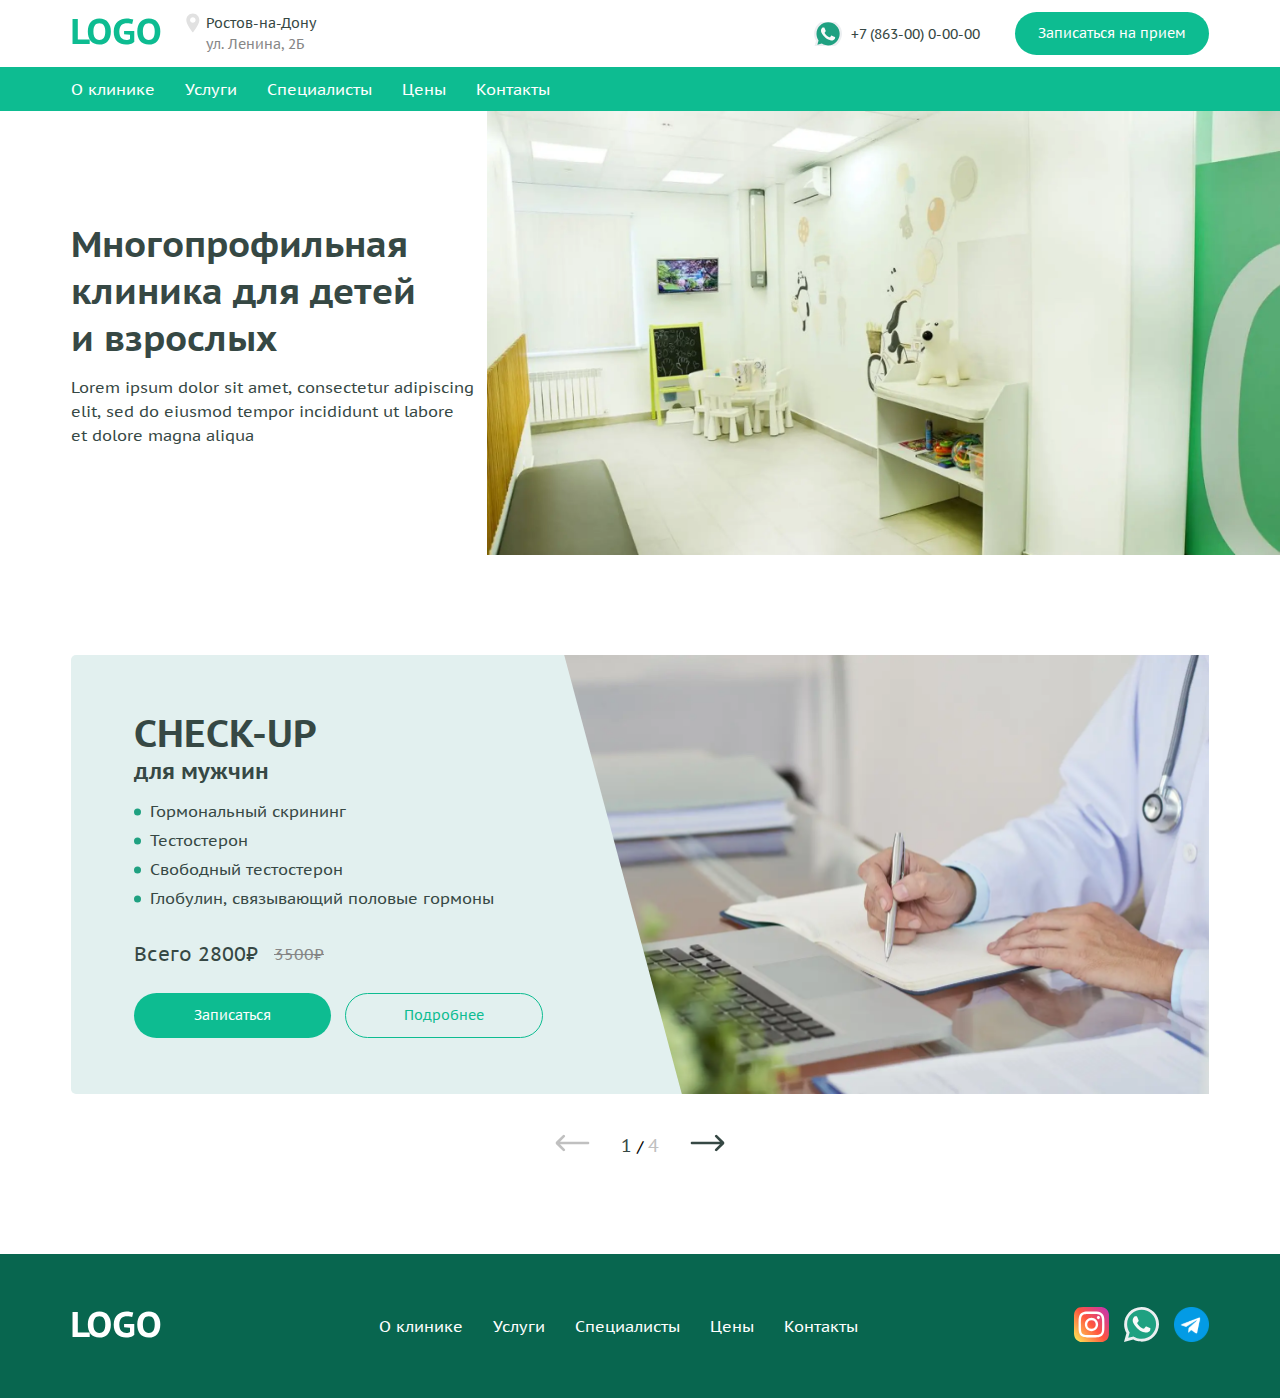
==== commit 6c5d9ff9: "Updates" ====
--- a/index.html
+++ b/index.html
@@ -1,289 +1 @@
-<!DOCTYPE html>
-<html lang="ru" class="page">
-
-<head>
-  <meta charset="UTF-8">
-  <meta name="viewport" content="width=device-width, initial-scale=1.0">
-  <link rel="shortcut icon" href="favicon.ico" type="image/x-icon">
-  <meta http-equiv="X-UA-Compatible" content="ie=edge">
-  <meta name="theme-color" content="#111111">
-  <title>Vetos new site</title>
-  <link rel="preload" href="fonts/PTSansCaptionRegular.woff2" as="font" type="font/woff2" crossorigin>
-  <link rel="preload" href="fonts/PTSansCaptionBold.woff2" as="font" type="font/woff2" crossorigin>
-  <link rel="stylesheet" href="css/vendor.css">
-  <link rel="stylesheet" href="css/main.css">
-  <script defer src="js/main.js"></script>
-</head>
-
-<body class="page__body">
-  <div class="site-container">
-    <header class="header header--main">
-  <div class="header__container container">
-    <button class="burger" aria-label="Открыть меню" aria-expanded="false" data-burger>
-      <span class="burger__line"></span>
-    </button>
-    <div class="header__left">
-      <a class="header__logo logo">
-        <svg>
-          <use xlink:href="img/sprite.svg#logo"></use>
-        </svg>
-      </a>
-      <address class="header__address">
-        <span class="header__city">Ростов-на-Дону</span>
-        <span class="header__street">ул. Ленина, 2Б</span>
-      </address>
-    </div>
-    <div class="header__right">
-      <a class="header__link" href="tel:+78630000000">+7 (863-00) 0-00-00</a>
-      <span class="header__hidden" aria-hidden="true">Ростов-на-Дону</span>
-      <button class="header__btn btn btn-reset" data-graph-animation="custom" data-graph-path="first"
-        aria-label="Записаться на прием">Записаться на прием</button>
-    </div>
-  </div>
-  <div class="header__bottom">
-    <div class="header__bottom-container container">
-      <nav class="header__nav nav" title="Основное меню" data-menu>
-        <ul class="nav__list list-reset">
-          <li class="nav__item"><a href="#" class="nav__link">О клинике</a></li>
-          <li class="nav__item"><a href="#services" data-scroll data-menu-item class="nav__link">Услуги</a></li>
-          <li class="nav__item"><a href="#" class="nav__link">Специалисты</a></li>
-          <li class="nav__item"><a href="#" class="nav__link">Цены</a></li>
-          <li class="nav__item"><a href="#" class="nav__link">Контакты</a></li>
-        </ul>
-        <button class="header__btn  header__btn-hidden btn btn-reset" data-graph-animation="custom"
-          data-graph-path="first" aria-label="Записаться на прием">Записаться на прием</button>
-      </nav>
-    </div>
-  </div>
-</header>
-
-    <main class="main">
-      <section class="hero">
-  <div class="hero__wrapper">
-    <div class="hero__content">
-      <h1 class="hero__title">Многопрофильная клиника для детей
-        и взрослых</h1>
-      <p class="hero__descr">Lorem ipsum dolor sit amet, consectetur adipiscing elit, sed do eiusmod tempor incididunt
-        ut labore et dolore magna aliqua</p>
-    </div>
-    <picture>
-      <source media="(min-width: 576px)" srcset="img/hero-image_2x.webp 2x" type="image/webp">
-      <source media="(max-width: 575px)" srcset="img/hero-image.webp" type="image/webp">
-      <source srcset="img/hero-image.webp" type="image/webp">
-      <img loading="lazy" src="img/hero-image.jpg" srcset="img/hero-image__2x.jpg 2x" class="hero__image" width="950"
-        height="532" alt="Красивый детский уголок для ожидания приема доктора">
-    </picture>
-  </div>
-</section>
-
-      <section class="services" id="services">
-  <div class="services__container container">
-    <div class="services__slider swiper">
-      <div class="swiper-wrapper">
-        <div class="swiper-slide">
-          <div class="services__info services__info--1">
-            <div class="services__content">
-              <h2 class="services__title">Check-UP <span class="services__text">для мужчин</span></h2>
-              <ul class="services__list list-reset">
-                <li class="services__item">Гормональный скрининг</li>
-                <li class="services__item">Тестостерон</li>
-                <li class="services__item">Свободный тестостерон</li>
-                <li class="services__item">Глобулин, связывающий половые гормоны</li>
-              </ul>
-              <div class="services__price">
-                <span class="services__price-new">Всего 2800₽</span>
-                <span class="services__price-old">3500₽</span>
-              </div>
-              <div class="services__btns">
-                <button class="services__action btn btn-reset" data-graph-animation="custom" data-graph-path="first"
-                  aria-label="Записаться">Записаться</button>
-                <a class="services__action services__action--link btn" href="#">Подробнее</a>
-              </div>
-            </div>
-            <picture>
-              <source media="(min-width: 576px)" srcset="img/services-image-1_2x.webp 2x" type="image/webp">
-              <source media="(max-width: 575px)" srcset="img/services-image-1.webp" type="image/webp">
-              <source srcset="img/services-image-1.webp" type="image/webp">
-              <img loading="lazy" src="img/services-image-1.jpg" srcset="img/services-image-1__2x.jpg 2x"
-                class="services__image" width="692" height="440" alt="Доктор записывает пожелания клиентов">
-            </picture>
-          </div>
-        </div>
-        <div class="swiper-slide">
-          <div class="services__info services__info--2">
-            <div class="services__content">
-              <h2 class="services__title">Check-UP <span class="services__text">для мужчин</span></h2>
-              <ul class="services__list list-reset">
-                <li class="services__item">Гормональный скрининг</li>
-                <li class="services__item">Тестостерон</li>
-                <li class="services__item">Свободный тестостерон</li>
-                <li class="services__item">Глобулин, связывающий половые гормоны</li>
-              </ul>
-              <div class="services__price">
-                <span class="services__price-new">Всего 2800₽</span>
-                <span class="services__price-old">3500₽</span>
-              </div>
-              <div class="services__btns">
-                <button class="services__action btn btn-reset" data-graph-animation="custom" data-graph-path="first"
-                  aria-label="Записаться">Записаться</button>
-                <a class="services__action services__action--link btn" href="#">Подробнее</a>
-              </div>
-            </div>
-            <picture>
-              <source media="(min-width: 576px)" srcset="img/services-image-1_2x.webp 2x" type="image/webp">
-              <source media="(max-width: 575px)" srcset="img/services-image-1.webp" type="image/webp">
-              <source srcset="img/services-image-1.webp" type="image/webp">
-              <img loading="lazy" src="img/services-image-1.jpg" srcset="img/services-image-1__2x.jpg 2x"
-                class="services__image" width="692" height="440" alt="Доктор записывает пожелания клиентов">
-            </picture>
-          </div>
-        </div>
-        <div class="swiper-slide">
-          <div class="services__info services__info--3">
-            <div class="services__content">
-              <h2 class="services__title">Check-UP <span class="services__text">для мужчин</span></h2>
-              <ul class="services__list list-reset">
-                <li class="services__item">Гормональный скрининг</li>
-                <li class="services__item">Тестостерон</li>
-                <li class="services__item">Свободный тестостерон</li>
-                <li class="services__item">Глобулин, связывающий половые гормоны</li>
-              </ul>
-              <div class="services__price">
-                <span class="services__price-new">Всего 2800₽</span>
-                <span class="services__price-old">3500₽</span>
-              </div>
-              <div class="services__btns">
-                <button class="services__action btn btn-reset" data-graph-animation="custom" data-graph-path="first"
-                  aria-label="Записаться">Записаться</button>
-                <a class="services__action services__action--link btn" href="#">Подробнее</a>
-              </div>
-            </div>
-            <picture>
-              <source media="(min-width: 576px)" srcset="img/services-image-1_2x.webp 2x" type="image/webp">
-              <source media="(max-width: 575px)" srcset="img/services-image-1.webp" type="image/webp">
-              <source srcset="img/services-image-1.webp" type="image/webp">
-              <img loading="lazy" src="img/services-image-1.jpg" srcset="img/services-image-1__2x.jpg 2x"
-                class="services__image" width="692" height="440" alt="Доктор записывает пожелания клиентов">
-            </picture>
-          </div>
-        </div>
-        <div class="swiper-slide">
-          <div class="services__info services__info--4">
-            <div class="services__content">
-              <h2 class="services__title">Check-UP <span class="services__text">для мужчин</span></h2>
-              <ul class="services__list list-reset">
-                <li class="services__item">Гормональный скрининг</li>
-                <li class="services__item">Тестостерон</li>
-                <li class="services__item">Свободный тестостерон</li>
-                <li class="services__item">Глобулин, связывающий половые гормоны</li>
-              </ul>
-              <div class="services__price">
-                <span class="services__price-new">Всего 2800₽</span>
-                <span class="services__price-old">3500₽</span>
-              </div>
-              <div class="services__btns">
-                <button class="services__action btn btn-reset" data-graph-animation="custom" data-graph-path="first"
-                  aria-label="Записаться">Записаться</button>
-                <a class="services__action services__action--link btn" href="#">Подробнее</a>
-              </div>
-            </div>
-            <picture>
-              <source media="(min-width: 576px)" srcset="img/services-image-1_2x.webp 2x" type="image/webp">
-              <source media="(max-width: 575px)" srcset="img/services-image-1.webp" type="image/webp">
-              <source srcset="img/services-image-1.webp" type="image/webp">
-              <img loading="lazy" src="img/services-image-1.jpg" srcset="img/services-image-1__2x.jpg 2x"
-                class="services__image" width="692" height="440" alt="Доктор записывает пожелания клиентов">
-            </picture>
-          </div>
-        </div>
-      </div>
-    </div>
-    <div class="services__nav-btn">
-      <button class="services__nav-btn__prev btn-reset" aria-label="Предыдущий слайд">
-        <svg>
-          <use xlink:href="img/sprite.svg#left-arrow"></use>
-        </svg>
-      </button>
-      <div class="services__nav-pag swiper-pagination"></div>
-      <button class="services__nav-btn__next btn-reset" aria-label="Следующий слайд">
-        <svg>
-          <use xlink:href="img/sprite.svg#right-arrow"></use>
-        </svg>
-      </button>
-    </div>
-
-  </div>
-</section>
-
-    </main>
-    <footer class="footer">
-  <div class="footer__container container">
-    <a class="footer__logo logo">
-      <svg>
-        <use xlink:href="img/sprite.svg#logo"></use>
-      </svg>
-    </a>
-    <nav class="nav footer__nav" title="Добавочное меню">
-      <ul class="nav__list list-reset">
-        <li class="nav__item"><a href="#" class="nav__link">О клинике</a></li>
-        <li class="nav__item"><a href="#services" class="nav__link">Услуги</a></li>
-        <li class="nav__item"><a href="#" class="nav__link">Специалисты</a></li>
-        <li class="nav__item"><a href="#" class="nav__link">Цены</a></li>
-        <li class="nav__item"><a href="#" class="nav__link">Контакты</a></li>
-      </ul>
-    </nav>
-    <ul class="footer__social list-reset">
-      <li class="footer__social-item">
-        <a class="footer__social-link" href="#" target="_blank" aria-label="instagram">
-          <img src="img/insta-icon.svg" alt="instagram" width="35" height="35" loading="lazy">
-        </a>
-      </li>
-      <li class="footer__social-item">
-        <a class="footer__social-link" href="#" target="_blank" aria-label="whatsapp">
-          <img src="img/whatsapp-icon.svg" alt="instagram" width="35" height="35" loading="lazy">
-        </a>
-      </li>
-      <li class="footer__social-item">
-        <a class="footer__social-link" href="#" target="_blank" aria-label="telegram">
-          <img src="img/tg-icon.svg" alt="instagram" width="35" height="35" loading="lazy">
-        </a>
-      </li>
-    </ul>
-  </div>
-</footer>
-
-    <div class="graph-modal services-modal">
-  <div class="graph-modal__container" role="dialog" aria-modal="true" data-graph-target="first">
-    <button class="btn-reset js-modal-close graph-modal__close" aria-label="Закрыть модальное окно"></button>
-    <div class="graph-modal__content services-modal__content">
-      <h2 class="services-modal__title">Записаться на прием</h2>
-      <form class="services-modal__form">
-        <label class="services-modal__label">
-          <input class="services-modal__input input-reset" type="text" name="name" placeholder="Имя"
-            aria-label="Введите ваше имя">
-        </label>
-        <label class="services-modal__label">
-          <input class="services-modal__input input-reset" type="tel" name="phone" placeholder="Телефон"
-            aria-label="Введите ваш телефон">
-        </label>
-        <label class="services-modal__label">
-          <input class="services-modal__input input-reset" type="email" name="email" placeholder="Email"
-            aria-label="Введите ваш Email">
-        </label>
-        <button class="services-modal__btn btn btn-reset" type="submit"
-          aria-label="Оставить заявку на диагностику">Оставить
-          заявку на
-          диагностику</button>
-        <p class="services-modal__policy">Нажимая на кнопку, вы соглашаетесь с <a class="services-modal__link"
-            href="#">политикой
-            конфиденциальности</a> и даете согласие на
-          обработку персональных данных.</p>
-      </form>
-    </div>
-  </div>
-</div>
-
-  </div>
-</body>
-
-</html>+<!DOCTYPE html><html lang="ru" class="page"><head><meta charset="UTF-8"><meta name="viewport" content="width=device-width,initial-scale=1"><link rel="shortcut icon" href="favicon.ico" type="image/x-icon"><meta http-equiv="X-UA-Compatible" content="ie=edge"><meta name="theme-color" content="#111111"><title>Vetos new site</title><link rel="preload" href="fonts/PTSansCaptionRegular.woff2" as="font" type="font/woff2" crossorigin><link rel="preload" href="fonts/PTSansCaptionBold.woff2" as="font" type="font/woff2" crossorigin><link rel="stylesheet" href="css/vendor.css"><link rel="stylesheet" href="css/main.css"><script defer="defer" src="js/main.js"></script></head><body class="page__body"><div class="site-container"><header class="header header--main"><div class="header__container container"><button class="burger" aria-label="Открыть меню" aria-expanded="false" data-burger><span class="burger__line"></span></button><div class="header__left"><a class="header__logo logo"><svg><use xlink:href="img/sprite.svg#logo"></use></svg></a><address class="header__address"><span class="header__city">Ростов-на-Дону</span> <span class="header__street">ул. Ленина, 2Б</span></address></div><div class="header__right"><a class="header__link" href="tel:+78630000000">+7 (863-00) 0-00-00</a> <span class="header__hidden" aria-hidden="true">Ростов-на-Дону</span> <button class="header__btn btn btn-reset" data-graph-animation="custom" data-graph-path="first" aria-label="Записаться на прием">Записаться на прием</button></div></div><div class="header__bottom"><div class="header__bottom-container container"><nav class="header__nav nav" title="Основное меню" data-menu><ul class="nav__list list-reset"><li class="nav__item"><a href="#" class="nav__link">О клинике</a></li><li class="nav__item"><a href="#services" data-scroll data-menu-item class="nav__link">Услуги</a></li><li class="nav__item"><a href="#" class="nav__link">Специалисты</a></li><li class="nav__item"><a href="#" class="nav__link">Цены</a></li><li class="nav__item"><a href="#" class="nav__link">Контакты</a></li></ul><button class="header__btn header__btn-hidden btn btn-reset" data-graph-animation="custom" data-graph-path="first" aria-label="Записаться на прием">Записаться на прием</button></nav></div></div></header><main class="main"><section class="hero"><div class="hero__wrapper"><div class="hero__content"><h1 class="hero__title">Многопрофильная клиника для детей и взрослых</h1><p class="hero__descr">Lorem ipsum dolor sit amet, consectetur adipiscing elit, sed do eiusmod tempor incididunt ut labore et dolore magna aliqua</p></div><picture><source media="(min-width: 576px)" srcset="img/hero-image_2x.webp 2x" type="image/webp"><source media="(max-width: 575px)" srcset="img/hero-image.webp" type="image/webp"><source srcset="img/hero-image.webp" type="image/webp"><img loading="lazy" src="img/hero-image.jpg" srcset="img/hero-image__2x.jpg 2x" class="hero__image" width="950" height="532" alt="Красивый детский уголок для ожидания приема доктора"></picture></div></section><section class="services" id="services"><div class="services__container container"><div class="services__slider swiper"><div class="swiper-wrapper"><div class="swiper-slide"><div class="services__info services__info--1"><div class="services__content"><h2 class="services__title">Check-UP <span class="services__text">для мужчин</span></h2><ul class="services__list list-reset"><li class="services__item">Гормональный скрининг</li><li class="services__item">Тестостерон</li><li class="services__item">Свободный тестостерон</li><li class="services__item">Глобулин, связывающий половые гормоны</li></ul><div class="services__price"><span class="services__price-new">Всего 2800₽</span> <span class="services__price-old">3500₽</span></div><div class="services__btns"><button class="services__action btn btn-reset" data-graph-animation="custom" data-graph-path="first" aria-label="Записаться">Записаться</button> <a class="services__action services__action--link btn" href="#">Подробнее</a></div></div><picture><source media="(min-width: 576px)" srcset="img/services-image-1_2x.webp 2x" type="image/webp"><source media="(max-width: 575px)" srcset="img/services-image-1.webp" type="image/webp"><source srcset="img/services-image-1.webp" type="image/webp"><img loading="lazy" src="img/services-image-1.jpg" srcset="img/services-image-1__2x.jpg 2x" class="services__image" width="692" height="440" alt="Доктор записывает пожелания клиентов"></picture></div></div><div class="swiper-slide"><div class="services__info services__info--2"><div class="services__content"><h2 class="services__title">Check-UP <span class="services__text">для мужчин</span></h2><ul class="services__list list-reset"><li class="services__item">Гормональный скрининг</li><li class="services__item">Тестостерон</li><li class="services__item">Свободный тестостерон</li><li class="services__item">Глобулин, связывающий половые гормоны</li></ul><div class="services__price"><span class="services__price-new">Всего 2800₽</span> <span class="services__price-old">3500₽</span></div><div class="services__btns"><button class="services__action btn btn-reset" data-graph-animation="custom" data-graph-path="first" aria-label="Записаться">Записаться</button> <a class="services__action services__action--link btn" href="#">Подробнее</a></div></div><picture><source media="(min-width: 576px)" srcset="img/services-image-1_2x.webp 2x" type="image/webp"><source media="(max-width: 575px)" srcset="img/services-image-1.webp" type="image/webp"><source srcset="img/services-image-1.webp" type="image/webp"><img loading="lazy" src="img/services-image-1.jpg" srcset="img/services-image-1__2x.jpg 2x" class="services__image" width="692" height="440" alt="Доктор записывает пожелания клиентов"></picture></div></div><div class="swiper-slide"><div class="services__info services__info--3"><div class="services__content"><h2 class="services__title">Check-UP <span class="services__text">для мужчин</span></h2><ul class="services__list list-reset"><li class="services__item">Гормональный скрининг</li><li class="services__item">Тестостерон</li><li class="services__item">Свободный тестостерон</li><li class="services__item">Глобулин, связывающий половые гормоны</li></ul><div class="services__price"><span class="services__price-new">Всего 2800₽</span> <span class="services__price-old">3500₽</span></div><div class="services__btns"><button class="services__action btn btn-reset" data-graph-animation="custom" data-graph-path="first" aria-label="Записаться">Записаться</button> <a class="services__action services__action--link btn" href="#">Подробнее</a></div></div><picture><source media="(min-width: 576px)" srcset="img/services-image-1_2x.webp 2x" type="image/webp"><source media="(max-width: 575px)" srcset="img/services-image-1.webp" type="image/webp"><source srcset="img/services-image-1.webp" type="image/webp"><img loading="lazy" src="img/services-image-1.jpg" srcset="img/services-image-1__2x.jpg 2x" class="services__image" width="692" height="440" alt="Доктор записывает пожелания клиентов"></picture></div></div><div class="swiper-slide"><div class="services__info services__info--4"><div class="services__content"><h2 class="services__title">Check-UP <span class="services__text">для мужчин</span></h2><ul class="services__list list-reset"><li class="services__item">Гормональный скрининг</li><li class="services__item">Тестостерон</li><li class="services__item">Свободный тестостерон</li><li class="services__item">Глобулин, связывающий половые гормоны</li></ul><div class="services__price"><span class="services__price-new">Всего 2800₽</span> <span class="services__price-old">3500₽</span></div><div class="services__btns"><button class="services__action btn btn-reset" data-graph-animation="custom" data-graph-path="first" aria-label="Записаться">Записаться</button> <a class="services__action services__action--link btn" href="#">Подробнее</a></div></div><picture><source media="(min-width: 576px)" srcset="img/services-image-1_2x.webp 2x" type="image/webp"><source media="(max-width: 575px)" srcset="img/services-image-1.webp" type="image/webp"><source srcset="img/services-image-1.webp" type="image/webp"><img loading="lazy" src="img/services-image-1.jpg" srcset="img/services-image-1__2x.jpg 2x" class="services__image" width="692" height="440" alt="Доктор записывает пожелания клиентов"></picture></div></div></div></div><div class="services__nav-btn"><button class="services__nav-btn__prev btn-reset" aria-label="Предыдущий слайд"><svg><use xlink:href="img/sprite.svg#left-arrow"></use></svg></button><div class="services__nav-pag swiper-pagination"></div><button class="services__nav-btn__next btn-reset" aria-label="Следующий слайд"><svg><use xlink:href="img/sprite.svg#right-arrow"></use></svg></button></div></div></section></main><footer class="footer"><div class="footer__container container"><a class="footer__logo logo"><svg><use xlink:href="img/sprite.svg#logo"></use></svg></a><nav class="nav footer__nav" title="Добавочное меню"><ul class="nav__list list-reset"><li class="nav__item"><a href="#" class="nav__link">О клинике</a></li><li class="nav__item"><a href="#services" class="nav__link">Услуги</a></li><li class="nav__item"><a href="#" class="nav__link">Специалисты</a></li><li class="nav__item"><a href="#" class="nav__link">Цены</a></li><li class="nav__item"><a href="#" class="nav__link">Контакты</a></li></ul></nav><ul class="footer__social list-reset"><li class="footer__social-item"><a class="footer__social-link" href="#" target="_blank" aria-label="instagram"><img src="img/insta-icon.svg" alt="instagram" width="35" height="35" loading="lazy"></a></li><li class="footer__social-item"><a class="footer__social-link" href="#" target="_blank" aria-label="whatsapp"><img src="img/whatsapp-icon.svg" alt="instagram" width="35" height="35" loading="lazy"></a></li><li class="footer__social-item"><a class="footer__social-link" href="#" target="_blank" aria-label="telegram"><img src="img/tg-icon.svg" alt="instagram" width="35" height="35" loading="lazy"></a></li></ul></div></footer><div class="graph-modal services-modal"><div class="graph-modal__container" role="dialog" aria-modal="true" data-graph-target="first"><button class="btn-reset js-modal-close graph-modal__close" aria-label="Закрыть модальное окно"></button><div class="graph-modal__content services-modal__content"><h2 class="services-modal__title">Записаться на прием</h2><form class="services-modal__form"><label class="services-modal__label"><input class="services-modal__input input-reset" type="text" name="name" placeholder="Имя" aria-label="Введите ваше имя"></label> <label class="services-modal__label"><input class="services-modal__input input-reset" type="tel" name="phone" placeholder="Телефон" aria-label="Введите ваш телефон"></label> <label class="services-modal__label"><input class="services-modal__input input-reset" type="email" name="email" placeholder="Email" aria-label="Введите ваш Email"></label> <button class="services-modal__btn btn btn-reset" type="submit" aria-label="Оставить заявку на диагностику">Оставить заявку на диагностику</button><p class="services-modal__policy">Нажимая на кнопку, вы соглашаетесь с <a class="services-modal__link" href="#">политикой конфиденциальности</a> и даете согласие на обработку персональных данных.</p></form></div></div></div></div></body></html>--- a/css/main.css
+++ b/css/main.css
@@ -1,994 +1 @@
-:root {
-  --font-family: "PTSansCaption", sans-serif;
-  --content-width: 1138px;
-  --container-offset: 15px;
-  --container-width: calc(var(--content-width) + (var(--container-offset) * 2));
-  --light-color: #fff;
-  --accent-color: #0dbc91;
-  --capecod-color: #364844;
-  --gray-color: #868686;
-  --aqua-color: #e2f0ef;
-  --junglegreen-color: #1fa181;
-  --disabled-color: #c0c0c0;
-  --watercourse-color: #08664f;
-  --caribbean-color: #00d29f;
-}
-
-/* stylelint-disable */ /* stylelint-disable */ /* stylelint-disable */
-.custom-checkbox__field:checked + .custom-checkbox__content::after {
-  opacity: 1;
-}
-
-.custom-checkbox__field:focus + .custom-checkbox__content::before {
-  outline: 2px solid #f00;
-  outline-offset: 2px;
-}
-
-.custom-checkbox__field:disabled + .custom-checkbox__content {
-  opacity: 0.4;
-  pointer-events: none;
-}
-
-/* stylelint-disable */ /* stylelint-disable */ /* stylelint-disable value-keyword-case */
-@font-face {
-  font-family: "PTSansCaption";
-  src: url("../fonts/../fonts/PTSansCaptionRegular.woff2") format("woff2");
-  font-weight: 400;
-  font-display: swap;
-  font-style: normal;
-}
-@font-face {
-  font-family: "PTSansCaption";
-  src: url("../fonts/../fonts/PTSansCaptionBold.woff2") format("woff2");
-  font-weight: 700;
-  font-display: swap;
-  font-style: normal;
-}
-html {
-  -webkit-box-sizing: border-box;
-  box-sizing: border-box;
-}
-
-*,
-*::before,
-*::after {
-  -webkit-box-sizing: inherit;
-  box-sizing: inherit;
-}
-
-.page {
-  height: 100%;
-  font-family: var(--font-family);
-  -webkit-text-size-adjust: 100%;
-}
-
-.page__body {
-  margin: 0;
-  min-width: 320px;
-  min-height: 100%;
-  font-size: 16px;
-}
-
-img {
-  height: auto;
-  max-width: 100%;
-  -o-object-fit: cover;
-  object-fit: cover;
-}
-
-a {
-  text-decoration: none;
-}
-
-.site-container {
-  overflow: hidden;
-}
-
-.is-hidden {
-  display: none !important; /* stylelint-disable-line declaration-no-important */
-}
-
-.btn-reset {
-  border: none;
-  padding: 0;
-  background-color: transparent;
-  cursor: pointer;
-}
-
-.list-reset {
-  list-style: none;
-  margin: 0;
-  padding: 0;
-}
-
-.input-reset {
-  -webkit-appearance: none;
-  -moz-appearance: none;
-  appearance: none;
-  border: none;
-  border-radius: 0;
-  background-color: #fff;
-}
-.input-reset::-webkit-search-decoration, .input-reset::-webkit-search-cancel-button, .input-reset::-webkit-search-results-button, .input-reset::-webkit-search-results-decoration {
-  display: none;
-}
-
-.visually-hidden {
-  position: absolute;
-  overflow: hidden;
-  margin: -1px;
-  border: 0;
-  padding: 0;
-  width: 1px;
-  height: 1px;
-  clip: rect(0 0 0 0);
-}
-
-.container {
-  margin: 0 auto;
-  padding: 0 var(--container-offset);
-  max-width: var(--container-width);
-}
-
-.js-focus-visible :focus:not(.focus-visible) {
-  outline: none;
-}
-
-.centered {
-  text-align: center;
-}
-
-.dis-scroll {
-  position: fixed;
-  left: 0;
-  top: 0;
-  overflow: hidden;
-  width: 100%;
-  height: 100vh;
-  -ms-scroll-chaining: none;
-  overscroll-behavior: none;
-}
-
-.page--ios .dis-scroll {
-  position: relative;
-}
-
-.grid {
-  display: -ms-grid;
-  display: grid;
-  -ms-grid-rows: (1fr)[12];
-  grid-template-rows: repeat(12, 1fr);
-  gap: 30px;
-}
-
-.logo svg {
-  width: 91px;
-  height: 27px;
-  -o-object-fit: cover;
-  object-fit: cover;
-}
-
-.burger {
-  --burger-width: 30px;
-  --burger-height: 30px;
-  --burger-line-height: 2px;
-  position: relative;
-  border: none;
-  padding: 0;
-  width: var(--burger-width);
-  height: var(--burger-height);
-  color: #000;
-  background-color: transparent;
-  cursor: pointer;
-  display: none;
-  --burger-width: 37px;
-  --burger-height: 26px;
-  --burger-line-height: 4px;
-  color: var(--junglegreen-color);
-  z-index: 101;
-}
-.burger::before, .burger::after {
-  content: "";
-  position: absolute;
-  left: 0;
-  width: 100%;
-  height: var(--burger-line-height);
-  background-color: currentColor;
-  -webkit-transition: top 0.3s ease-in-out, -webkit-transform 0.3s ease-in-out;
-  transition: top 0.3s ease-in-out, -webkit-transform 0.3s ease-in-out;
-  -o-transition: transform 0.3s ease-in-out, top 0.3s ease-in-out;
-  transition: transform 0.3s ease-in-out, top 0.3s ease-in-out;
-  transition: transform 0.3s ease-in-out, top 0.3s ease-in-out, -webkit-transform 0.3s ease-in-out;
-}
-.burger::before {
-  top: 0;
-}
-.burger::after {
-  top: calc(100% - var(--burger-line-height));
-}
-.burger__line {
-  position: absolute;
-  left: 0;
-  top: 50%;
-  width: 100%;
-  height: var(--burger-line-height);
-  background-color: currentColor;
-  -webkit-transform: translateY(-50%);
-  -ms-transform: translateY(-50%);
-  transform: translateY(-50%);
-  -webkit-transition: -webkit-transform 0.3s ease-in-out;
-  transition: -webkit-transform 0.3s ease-in-out;
-  -o-transition: transform 0.3s ease-in-out;
-  transition: transform 0.3s ease-in-out;
-  transition: transform 0.3s ease-in-out, -webkit-transform 0.3s ease-in-out;
-}
-.burger--active::before {
-  top: 50%;
-  -webkit-transform: rotate(45deg);
-  -ms-transform: rotate(45deg);
-  transform: rotate(45deg);
-  -webkit-transition: top 0.3s ease-in-out, -webkit-transform 0.3s ease-in-out;
-  transition: top 0.3s ease-in-out, -webkit-transform 0.3s ease-in-out;
-  -o-transition: transform 0.3s ease-in-out, top 0.3s ease-in-out;
-  transition: transform 0.3s ease-in-out, top 0.3s ease-in-out;
-  transition: transform 0.3s ease-in-out, top 0.3s ease-in-out, -webkit-transform 0.3s ease-in-out;
-}
-.burger--active::after {
-  top: 50%;
-  -webkit-transform: rotate(-45deg);
-  -ms-transform: rotate(-45deg);
-  transform: rotate(-45deg);
-  -webkit-transition: top 0.3s ease-in-out, -webkit-transform 0.3s ease-in-out;
-  transition: top 0.3s ease-in-out, -webkit-transform 0.3s ease-in-out;
-  -o-transition: transform 0.3s ease-in-out, top 0.3s ease-in-out;
-  transition: transform 0.3s ease-in-out, top 0.3s ease-in-out;
-  transition: transform 0.3s ease-in-out, top 0.3s ease-in-out, -webkit-transform 0.3s ease-in-out;
-}
-.burger--active .burger__line {
-  -webkit-transform: scale(0);
-  -ms-transform: scale(0);
-  transform: scale(0);
-  -webkit-transition: -webkit-transform 0.3s ease-in-out;
-  transition: -webkit-transform 0.3s ease-in-out;
-  -o-transition: transform 0.3s ease-in-out;
-  transition: transform 0.3s ease-in-out;
-  transition: transform 0.3s ease-in-out, -webkit-transform 0.3s ease-in-out;
-}
-@media (max-width: 768px) {
-  .burger {
-    display: block;
-  }
-}
-@media (max-width: 576px) {
-  .burger {
-    margin-right: 10px;
-  }
-}
-
-.btn {
-  display: inline-block;
-  max-width: 196px;
-  padding: 11px 23px;
-  font-weight: 400;
-  font-size: 14px;
-  line-height: 21px;
-  color: var(--light-color);
-  background-color: var(--accent-color);
-  border-radius: 50px;
-  text-transform: initial;
-  -webkit-transition: background-color 0.3s ease, color 0.3s ease;
-  -o-transition: background-color 0.3s ease, color 0.3s ease;
-  transition: background-color 0.3s ease, color 0.3s ease;
-}
-.btn:focus {
-  outline: 2px solid var(--capecod-color);
-  outline-offset: 4px;
-}
-@media (any-hover: hover) {
-  .btn:hover {
-    color: var(--light-color);
-    background-color: var(--caribbean-color);
-  }
-}
-.btn:active {
-  background-color: var(--capecod-color);
-}
-
-.nav__list {
-  padding: 10px 0;
-  display: -webkit-box;
-  display: -ms-flexbox;
-  display: flex;
-  -ms-flex-wrap: wrap;
-  flex-wrap: wrap;
-}
-.nav__item {
-  font-weight: 400;
-  font-size: 16px;
-  line-height: 24px;
-  color: var(--light-color);
-}
-.nav__item:not(:last-child) {
-  margin-right: 30px;
-}
-.nav__link {
-  color: currentColor;
-  -webkit-transition: color 0.3s ease;
-  -o-transition: color 0.3s ease;
-  transition: color 0.3s ease;
-}
-.nav__link:focus {
-  outline: 2px solid var(--capecod-color);
-  outline-offset: 4px;
-}
-@media (any-hover: hover) {
-  .nav__link:hover {
-    color: var(--capecod-color);
-  }
-}
-.nav__link:active {
-  color: var(--gray-color);
-}
-
-.services-modal .graph-modal__container {
-  width: 600px;
-}
-@media (max-width: 768px) {
-  .services-modal .graph-modal__container {
-    width: 100%;
-  }
-}
-.services-modal__content {
-  display: -webkit-box;
-  display: -ms-flexbox;
-  display: flex;
-  -webkit-box-orient: vertical;
-  -webkit-box-direction: normal;
-  -ms-flex-direction: column;
-  flex-direction: column;
-  -webkit-box-align: center;
-  -ms-flex-align: center;
-  align-items: center;
-}
-.services-modal__title {
-  margin: 0;
-  margin-bottom: 40px;
-  font-weight: 700;
-  font-size: 38px;
-  line-height: 49px;
-  text-transform: uppercase;
-  color: var(--capecod-color);
-}
-.services-modal__form {
-  display: -webkit-box;
-  display: -ms-flexbox;
-  display: flex;
-  -webkit-box-orient: vertical;
-  -webkit-box-direction: normal;
-  -ms-flex-direction: column;
-  flex-direction: column;
-}
-.services-modal__label:not(:last-child) {
-  margin-bottom: 30px;
-}
-.services-modal__input {
-  padding: 20px;
-  width: 100%;
-  border-bottom: 1px solid var(--disabled-color);
-}
-.services-modal__input:focus {
-  outline: 2px solid var(--caribbean-color);
-  outline-offset: 4px;
-}
-.services-modal__btn {
-  margin-bottom: 20px;
-  max-width: 100%;
-}
-.services-modal__policy {
-  margin: 0;
-}
-.services-modal__link {
-  color: var(--junglegreen-color);
-  text-decoration: underline;
-  -webkit-transition: color 0.3s ease;
-  -o-transition: color 0.3s ease;
-  transition: color 0.3s ease;
-}
-.services-modal__link:focus {
-  outline: 2px solid var(--capecod-color);
-  outline-offset: 4px;
-}
-@media (any-hover: hover) {
-  .services-modal__link:hover {
-    color: var(--caribbean-color);
-  }
-}
-.services-modal__link:active {
-  color: var(--gray-color);
-}
-
-.header {
-  padding-top: 12px;
-  background-color: var(--light-color);
-  position: relative;
-  z-index: 1000;
-}
-.header__container {
-  display: -webkit-box;
-  display: -ms-flexbox;
-  display: flex;
-  -webkit-box-align: center;
-  -ms-flex-align: center;
-  align-items: center;
-  -webkit-box-pack: justify;
-  -ms-flex-pack: justify;
-  justify-content: space-between;
-  margin-bottom: 12px;
-}
-.header__left {
-  display: -webkit-box;
-  display: -ms-flexbox;
-  display: flex;
-  -webkit-box-align: center;
-  -ms-flex-align: center;
-  align-items: center;
-}
-.header__logo {
-  margin-right: 21px;
-}
-.header__logo svg {
-  fill: var(--accent-color);
-}
-@media (max-width: 768px) {
-  .header__logo {
-    margin-right: 0;
-  }
-}
-.header__address {
-  display: -webkit-inline-box;
-  display: -ms-inline-flexbox;
-  display: inline-flex;
-  -webkit-box-orient: vertical;
-  -webkit-box-direction: normal;
-  -ms-flex-direction: column;
-  flex-direction: column;
-  padding-left: 23px;
-  background-image: url(../img/place-icon.svg);
-  background-repeat: no-repeat;
-  background-size: 20px 20px;
-  background-position: top left;
-  font-weight: 400;
-  font-size: 14px;
-  line-height: 21px;
-  font-style: normal;
-}
-@media (max-width: 768px) {
-  .header__address {
-    display: none;
-  }
-}
-.header__city {
-  color: var(--capecod-color);
-}
-.header__street {
-  color: var(--gray-color);
-}
-.header__right {
-  display: -webkit-box;
-  display: -ms-flexbox;
-  display: flex;
-  -webkit-box-align: center;
-  -ms-flex-align: center;
-  align-items: center;
-}
-@media (max-width: 768px) {
-  .header__right {
-    -webkit-box-orient: vertical;
-    -webkit-box-direction: normal;
-    -ms-flex-direction: column;
-    flex-direction: column;
-    -webkit-box-align: end;
-    -ms-flex-align: end;
-    align-items: flex-end;
-  }
-}
-@media (max-width: 768px) {
-  .header__btn {
-    display: none;
-  }
-}
-.header__btn-hidden {
-  display: none;
-}
-@media (max-width: 768px) {
-  .header__btn-hidden {
-    display: block;
-    font-weight: 700;
-    font-size: 14px;
-    line-height: 21px;
-    background-color: var(--light-color);
-    color: var(--junglegreen-color);
-  }
-}
-.header__link {
-  display: block;
-  margin-right: 35px;
-  padding-left: 37px;
-  font-weight: 400;
-  font-size: 14px;
-  line-height: 24px;
-  color: var(--capecod-color);
-  background-image: url(../img/whatsapp-icon.svg);
-  background-repeat: no-repeat;
-  background-size: 28px 28px;
-  background-position: center left;
-  -webkit-transition: color 0.3s ease;
-  -o-transition: color 0.3s ease;
-  transition: color 0.3s ease;
-}
-@media (max-width: 768px) {
-  .header__link {
-    padding-left: 0;
-    background-image: none;
-    margin-right: 0;
-    font-weight: 700;
-    font-size: 14px;
-    line-height: 21px;
-    color: var(--capecod-color);
-  }
-}
-.header__link:focus {
-  outline: 2px solid var(--capecod-color);
-  outline-offset: 4px;
-}
-@media (any-hover: hover) {
-  .header__link:hover {
-    color: var(--accent-color);
-  }
-}
-.header__link:active {
-  color: var(--gray-color);
-}
-.header__hidden {
-  display: none;
-}
-@media (max-width: 768px) {
-  .header__hidden {
-    display: block;
-    font-weight: 400;
-    font-size: 13px;
-    line-height: 17px;
-    color: var(--capecod-color);
-  }
-}
-.header__bottom {
-  background-color: var(--accent-color);
-}
-@media (max-width: 768px) {
-  .header__nav {
-    position: fixed;
-    top: 0;
-    left: 0;
-    z-index: 100;
-    width: 100%;
-    height: 100vh;
-    padding: 48px 20px;
-    overflow-y: auto;
-    background-color: rgba(69, 146, 127, 0.9019607843);
-    -webkit-backdrop-filter: blur(2px);
-    backdrop-filter: blur(2px);
-    -webkit-transform: translateY(-100%);
-    -ms-transform: translateY(-100%);
-    transform: translateY(-100%);
-    -webkit-transition: -webkit-transform 0.3s ease;
-    transition: -webkit-transform 0.3s ease;
-    -o-transition: transform 0.3s ease;
-    transition: transform 0.3s ease;
-    transition: transform 0.3s ease, -webkit-transform 0.3s ease;
-  }
-}
-@media (max-width: 768px) {
-  .header__nav .nav__list {
-    padding: 0;
-    margin-bottom: 40px;
-    display: -webkit-box;
-    display: -ms-flexbox;
-    display: flex;
-    -webkit-box-align: start;
-    -ms-flex-align: start;
-    align-items: flex-start;
-    -webkit-box-orient: vertical;
-    -webkit-box-direction: normal;
-    -ms-flex-direction: column;
-    flex-direction: column;
-  }
-}
-@media (max-width: 768px) {
-  .header__nav .nav__item:not(:last-child) {
-    margin-right: 0px;
-  }
-  .header__nav .nav__item:not(:last-child) {
-    margin-bottom: 10px;
-  }
-}
-.header__nav.menu--active {
-  top: 63px;
-  -webkit-transform: none;
-  -ms-transform: none;
-  transform: none;
-}
-
-.hero {
-  background-color: var(--light-color);
-  min-height: 533px;
-}
-.hero__wrapper {
-  display: -webkit-box;
-  display: -ms-flexbox;
-  display: flex;
-  -webkit-box-align: center;
-  -ms-flex-align: center;
-  align-items: center;
-  -webkit-box-pack: justify;
-  -ms-flex-pack: justify;
-  justify-content: space-between;
-  padding-left: max(15px, (100% - var(--content-width)) / 2);
-}
-@media (max-width: 1024px) {
-  .hero__wrapper {
-    -webkit-box-orient: vertical;
-    -webkit-box-direction: reverse;
-    -ms-flex-direction: column-reverse;
-    flex-direction: column-reverse;
-    -webkit-box-align: start;
-    -ms-flex-align: start;
-    align-items: flex-start;
-  }
-}
-.hero__content {
-  max-width: 416px;
-}
-@media (max-width: 1024px) {
-  .hero__content {
-    max-width: 100%;
-  }
-}
-.hero__title {
-  margin: 0;
-  margin-bottom: 14px;
-  font-weight: 700;
-  font-size: 36px;
-  line-height: 47px;
-  color: var(--capecod-color);
-}
-@media (max-width: 576px) {
-  .hero__title {
-    font-size: 26px;
-    line-height: 34px;
-  }
-}
-.hero__descr {
-  margin: 0;
-  font-weight: 400;
-  font-size: 16px;
-  line-height: 24px;
-  color: var(--capecod-color);
-}
-@media (max-width: 576px) {
-  .hero__descr {
-    font-size: 14px;
-    line-height: 21px;
-  }
-}
-.hero__image {
-  display: block;
-}
-@media (max-width: 1024px) {
-  .hero__image {
-    margin-bottom: 35px;
-  }
-}
-
-.services {
-  padding-top: 100px;
-  padding-bottom: 160px;
-  background-color: var(--light-color);
-}
-@media (max-width: 576px) {
-  .services {
-    padding-top: 50px;
-    padding-bottom: 90px;
-  }
-}
-.services__container {
-  position: relative;
-}
-.services__info {
-  display: -webkit-box;
-  display: -ms-flexbox;
-  display: flex;
-  -webkit-box-pack: justify;
-  -ms-flex-pack: justify;
-  justify-content: space-between;
-  border-radius: 5px;
-  background-color: var(--aqua-color);
-}
-@media (max-width: 1024px) {
-  .services__info {
-    -webkit-box-orient: vertical;
-    -webkit-box-direction: reverse;
-    -ms-flex-direction: column-reverse;
-    flex-direction: column-reverse;
-  }
-}
-.services__content {
-  position: relative;
-  max-width: 409px;
-  width: 100%;
-  padding: 53px 0 56px 63px;
-  -webkit-box-flex: 1;
-  -ms-flex-positive: 1;
-  flex-grow: 1;
-  z-index: 1;
-}
-@media (max-width: 768px) {
-  .services__content {
-    max-width: 100%;
-    width: auto;
-    padding: 22px 30px 42px 23px;
-  }
-}
-.services__content::before {
-  content: "";
-  position: absolute;
-  top: 0;
-  right: -80px;
-  width: 100%;
-  height: 100%;
-  background-color: var(--aqua-color);
-  -webkit-transform: skew(15deg);
-  -ms-transform: skew(15deg);
-  transform: skew(15deg);
-  z-index: -1;
-}
-@media (max-width: 1024px) {
-  .services__content::before {
-    display: none;
-  }
-}
-.services__title {
-  margin: 0;
-  margin-bottom: 16px;
-  font-weight: 700;
-  font-size: 38px;
-  line-height: 49px;
-  text-transform: uppercase;
-  color: var(--capecod-color);
-}
-@media (max-width: 576px) {
-  .services__title {
-    font-size: 26px;
-    line-height: 34px;
-  }
-}
-.services__text {
-  display: block;
-  font-weight: 700;
-  font-size: 22px;
-  line-height: 28px;
-  text-transform: initial;
-  color: currentColor;
-}
-@media (max-width: 576px) {
-  .services__text {
-    font-size: 14px;
-    line-height: 18px;
-  }
-}
-.services__list {
-  margin-bottom: 32px;
-}
-.services__item {
-  position: relative;
-  padding-left: 16px;
-  font-weight: 400;
-  font-size: 16px;
-  line-height: 21px;
-  color: var(--capecod-color);
-}
-.services__item:not(:last-child) {
-  margin-bottom: 8px;
-}
-.services__item::after {
-  content: "";
-  position: absolute;
-  top: 50%;
-  left: 0;
-  -webkit-transform: translateY(-50%);
-  -ms-transform: translateY(-50%);
-  transform: translateY(-50%);
-  width: 7px;
-  height: 7px;
-  background-color: var(--junglegreen-color);
-  border-radius: 100%;
-}
-.services__price {
-  display: -webkit-inline-box;
-  display: -ms-inline-flexbox;
-  display: inline-flex;
-  -webkit-box-align: center;
-  -ms-flex-align: center;
-  align-items: center;
-  margin-bottom: 26px;
-}
-.services__price-new {
-  margin-right: 16px;
-  font-weight: 400;
-  font-size: 20px;
-  line-height: 26px;
-  color: var(--capecod-color);
-}
-.services__price-old {
-  font-size: 16px;
-  line-height: 24px;
-  -webkit-text-decoration-line: line-through;
-  text-decoration-line: line-through;
-  color: var(--gray-color);
-}
-.services__btns {
-  display: -webkit-box;
-  display: -ms-flexbox;
-  display: flex;
-}
-.services__action {
-  width: 100%;
-  text-align: center;
-}
-.services__action:not(:last-child) {
-  margin-right: 14px;
-}
-.services__action--link {
-  background-color: transparent;
-  border: 1px solid var(--accent-color);
-  color: var(--accent-color);
-}
-@media (max-width: 576px) {
-  .services__action:not(:last-child) {
-    margin-right: 8px;
-  }
-}
-.services__image {
-  display: block;
-  height: 100%;
-}
-@media (max-width: 1024px) {
-  .services__image {
-    width: 100%;
-  }
-}
-.services__nav-btn {
-  display: -webkit-box;
-  display: -ms-flexbox;
-  display: flex;
-  -webkit-box-align: center;
-  -ms-flex-align: center;
-  align-items: center;
-  -webkit-box-pack: justify;
-  -ms-flex-pack: justify;
-  justify-content: space-between;
-  position: absolute;
-  bottom: -68px;
-  left: 50%;
-  -webkit-transform: translateX(-50%);
-  -ms-transform: translateX(-50%);
-  transform: translateX(-50%);
-  width: 169px;
-  height: 34px;
-}
-.services__nav-btn .swiper-button-disabled {
-  pointer-events: none;
-}
-.services__nav-btn .swiper-button-disabled svg {
-  fill: var(--disabled-color);
-}
-.services__nav-btn__prev {
-  z-index: 100;
-}
-.services__nav-btn__prev svg {
-  width: 34px;
-  height: 34px;
-  -o-object-fit: cover;
-  object-fit: cover;
-  fill: var(--capecod-color);
-}
-.services__nav-btn__prev:focus {
-  outline: 2px solid var(--watercourse-color);
-  outline-offset: 4px;
-}
-.services__nav-btn__next {
-  z-index: 100;
-}
-.services__nav-btn__next svg {
-  width: 34px;
-  height: 34px;
-  -o-object-fit: cover;
-  object-fit: cover;
-  fill: var(--capecod-color);
-}
-.services__nav-btn__next:focus {
-  outline: 2px solid var(--watercourse-color);
-  outline-offset: 4px;
-}
-.services__nav-pag {
-  bottom: 50%;
-  -webkit-transform: translateY(50%);
-  -ms-transform: translateY(50%);
-  transform: translateY(50%);
-}
-.services__nav-pag .swiper-pagination-current {
-  font-weight: 400;
-  font-size: 18px;
-  line-height: 23px;
-  color: var(--capecod-color);
-}
-.services__nav-pag .swiper-pagination-total {
-  font-weight: 400;
-  font-size: 18px;
-  line-height: 23px;
-  color: var(--disabled-color);
-}
-
-.footer {
-  padding: 50px 0;
-  background-color: var(--watercourse-color);
-}
-@media (max-width: 576px) {
-  .footer {
-    padding: 40px 0;
-  }
-}
-.footer__container {
-  display: -webkit-box;
-  display: -ms-flexbox;
-  display: flex;
-  -webkit-box-align: center;
-  -ms-flex-align: center;
-  align-items: center;
-  -webkit-box-pack: justify;
-  -ms-flex-pack: justify;
-  justify-content: space-between;
-  -ms-flex-wrap: wrap;
-  flex-wrap: wrap;
-}
-@media (max-width: 768px) {
-  .footer__nav {
-    -webkit-box-ordinal-group: 3;
-    -ms-flex-order: 2;
-    order: 2;
-  }
-}
-.footer .nav__link:focus {
-  outline: 2px solid var(--light-color);
-  outline-offset: 4px;
-}
-@media (any-hover: hover) {
-  .footer .nav__link:hover {
-    color: var(--disabled-color);
-  }
-}
-.footer__logo svg {
-  fill: var(--light-color);
-}
-.footer__social {
-  display: -webkit-box;
-  display: -ms-flexbox;
-  display: flex;
-}
-.footer__social-item:not(:last-child) {
-  margin-right: 15px;
-}
-.footer__social-link:focus {
-  outline: 2px solid var(--light-color);
-  outline-offset: 4px;
-}
-/*# sourceMappingURL=main.css.map */+:root{--font-family:"PTSansCaption",sans-serif;--content-width:1138px;--container-offset:15px;--container-width:calc(var(--content-width) + (var(--container-offset) * 2));--light-color:#fff;--accent-color:#0dbc91;--capecod-color:#364844;--gray-color:#868686;--aqua-color:#e2f0ef;--junglegreen-color:#1fa181;--disabled-color:#c0c0c0;--watercourse-color:#08664f;--caribbean-color:#00d29f}.custom-checkbox__field:checked+.custom-checkbox__content::after{opacity:1}.custom-checkbox__field:focus+.custom-checkbox__content::before{outline:red solid 2px;outline-offset:2px}.custom-checkbox__field:disabled+.custom-checkbox__content{opacity:.4;pointer-events:none}@font-face{font-family:PTSansCaption;src:url(../fonts/PTSansCaptionRegular.woff2) format("woff2");font-weight:400;font-display:swap;font-style:normal}@font-face{font-family:PTSansCaption;src:url(../fonts/PTSansCaptionBold.woff2) format("woff2");font-weight:700;font-display:swap;font-style:normal}html{-webkit-box-sizing:border-box;box-sizing:border-box}*,::after,::before{-webkit-box-sizing:inherit;box-sizing:inherit}.page{height:100%;font-family:var(--font-family);-webkit-text-size-adjust:100%}.page__body{margin:0;min-width:320px;min-height:100%;font-size:16px}img{height:auto;max-width:100%;-o-object-fit:cover;object-fit:cover}a{text-decoration:none}.site-container{overflow:hidden}.is-hidden{display:none!important}.btn-reset{border:none;padding:0;background-color:transparent;cursor:pointer}.list-reset{list-style:none;margin:0;padding:0}.input-reset{-webkit-appearance:none;-moz-appearance:none;appearance:none;border:none;border-radius:0;background-color:#fff}.input-reset::-webkit-search-cancel-button,.input-reset::-webkit-search-decoration,.input-reset::-webkit-search-results-button,.input-reset::-webkit-search-results-decoration{display:none}.visually-hidden{position:absolute;overflow:hidden;margin:-1px;border:0;padding:0;width:1px;height:1px;clip:rect(0 0 0 0)}.container{margin:0 auto;padding:0 var(--container-offset);max-width:var(--container-width)}.js-focus-visible :focus:not(.focus-visible){outline:0}.centered{text-align:center}.dis-scroll{position:fixed;left:0;top:0;overflow:hidden;width:100%;height:100vh;-ms-scroll-chaining:none;overscroll-behavior:none}.page--ios .dis-scroll{position:relative}.grid{display:-ms-grid;display:grid;-ms-grid-rows:(1fr)[12];grid-template-rows:repeat(12,1fr);gap:30px}.logo svg{width:91px;height:27px;-o-object-fit:cover;object-fit:cover}.burger{--burger-width:30px;--burger-height:30px;--burger-line-height:2px;position:relative;border:none;padding:0;width:var(--burger-width);height:var(--burger-height);color:#000;background-color:transparent;cursor:pointer;display:none;--burger-width:37px;--burger-height:26px;--burger-line-height:4px;color:var(--junglegreen-color);z-index:101}.burger::after,.burger::before{content:"";position:absolute;left:0;width:100%;height:var(--burger-line-height);background-color:currentColor;-webkit-transition:top .3s ease-in-out,-webkit-transform .3s ease-in-out;transition:transform .3s ease-in-out,top .3s ease-in-out,-webkit-transform .3s ease-in-out;-o-transition:transform .3s ease-in-out,top .3s ease-in-out}.burger::before{top:0}.burger::after{top:calc(100% - var(--burger-line-height))}.burger__line{position:absolute;left:0;top:50%;width:100%;height:var(--burger-line-height);background-color:currentColor;-webkit-transform:translateY(-50%);-ms-transform:translateY(-50%);transform:translateY(-50%);-webkit-transition:-webkit-transform .3s ease-in-out;transition:transform .3s ease-in-out;-o-transition:transform .3s ease-in-out;transition:transform .3s ease-in-out,-webkit-transform .3s ease-in-out}.burger--active::before{top:50%;-webkit-transform:rotate(45deg);-ms-transform:rotate(45deg);transform:rotate(45deg);-webkit-transition:top .3s ease-in-out,-webkit-transform .3s ease-in-out;transition:transform .3s ease-in-out,top .3s ease-in-out,-webkit-transform .3s ease-in-out;-o-transition:transform .3s ease-in-out,top .3s ease-in-out}.burger--active::after{top:50%;-webkit-transform:rotate(-45deg);-ms-transform:rotate(-45deg);transform:rotate(-45deg);-webkit-transition:top .3s ease-in-out,-webkit-transform .3s ease-in-out;transition:transform .3s ease-in-out,top .3s ease-in-out,-webkit-transform .3s ease-in-out;-o-transition:transform .3s ease-in-out,top .3s ease-in-out}.burger--active .burger__line{-webkit-transform:scale(0);-ms-transform:scale(0);transform:scale(0);-webkit-transition:-webkit-transform .3s ease-in-out;transition:transform .3s ease-in-out;-o-transition:transform .3s ease-in-out;transition:transform .3s ease-in-out,-webkit-transform .3s ease-in-out}@media (max-width:768px){.burger{display:block}}@media (max-width:576px){.burger{margin-right:10px}}.btn{display:inline-block;max-width:196px;padding:11px 23px;font-weight:400;font-size:14px;line-height:21px;color:var(--light-color);background-color:var(--accent-color);border-radius:50px;text-transform:initial;-webkit-transition:background-color .3s,color .3s;-o-transition:background-color .3s,color .3s;transition:background-color .3s,color .3s}.btn:focus{outline:2px solid var(--capecod-color);outline-offset:4px}@media (any-hover:hover){.btn:hover{color:var(--light-color);background-color:var(--caribbean-color)}.nav__link:hover{color:var(--capecod-color)}}.btn:active{background-color:var(--capecod-color)}.nav__list{padding:10px 0;display:-webkit-box;display:-ms-flexbox;display:flex;-ms-flex-wrap:wrap;flex-wrap:wrap}.nav__item{font-weight:400;font-size:16px;line-height:24px;color:var(--light-color)}.nav__item:not(:last-child){margin-right:30px}.nav__link{color:currentColor;-webkit-transition:color .3s;-o-transition:color .3s;transition:color .3s}.nav__link:focus{outline:2px solid var(--capecod-color);outline-offset:4px}.nav__link:active{color:var(--gray-color)}.services-modal .graph-modal__container{width:600px}.services-modal__content{display:-webkit-box;display:-ms-flexbox;display:flex;-webkit-box-orient:vertical;-webkit-box-direction:normal;-ms-flex-direction:column;flex-direction:column;-webkit-box-align:center;-ms-flex-align:center;align-items:center}.services-modal__title{margin:0 0 40px;font-weight:700;font-size:38px;line-height:49px;text-transform:uppercase;color:var(--capecod-color)}.services-modal__form{display:-webkit-box;display:-ms-flexbox;display:flex;-webkit-box-orient:vertical;-webkit-box-direction:normal;-ms-flex-direction:column;flex-direction:column}.services-modal__label:not(:last-child){margin-bottom:30px}.services-modal__input{padding:20px;width:100%;border-bottom:1px solid var(--disabled-color)}.services-modal__input:focus{outline:2px solid var(--caribbean-color);outline-offset:4px}.services-modal__btn{margin-bottom:20px;max-width:100%}.services-modal__policy{margin:0}.services-modal__link{color:var(--junglegreen-color);text-decoration:underline;-webkit-transition:color .3s;-o-transition:color .3s;transition:color .3s}.services-modal__link:focus{outline:2px solid var(--capecod-color);outline-offset:4px}@media (any-hover:hover){.services-modal__link:hover{color:var(--caribbean-color)}}.services-modal__link:active{color:var(--gray-color)}.header{padding-top:12px;background-color:var(--light-color);position:relative;z-index:1000}.header__container{display:-webkit-box;display:-ms-flexbox;display:flex;-webkit-box-align:center;-ms-flex-align:center;align-items:center;-webkit-box-pack:justify;-ms-flex-pack:justify;justify-content:space-between;margin-bottom:12px}.header__left{display:-webkit-box;display:-ms-flexbox;display:flex;-webkit-box-align:center;-ms-flex-align:center;align-items:center}.header__logo{margin-right:21px}.header__logo svg{fill:var(--accent-color)}.header__address{display:-webkit-inline-box;display:-ms-inline-flexbox;display:inline-flex;-webkit-box-orient:vertical;-webkit-box-direction:normal;-ms-flex-direction:column;flex-direction:column;padding-left:23px;background-image:url(../img/place-icon.svg);background-repeat:no-repeat;background-size:20px 20px;background-position:top left;font-weight:400;font-size:14px;line-height:21px;font-style:normal}@media (max-width:768px){.services-modal .graph-modal__container{width:100%}.header__logo{margin-right:0}.header__address{display:none}}.header__city{color:var(--capecod-color)}.header__street{color:var(--gray-color)}.header__right{display:-webkit-box;display:-ms-flexbox;display:flex;-webkit-box-align:center;-ms-flex-align:center;align-items:center}.header__btn-hidden{display:none}@media (max-width:768px){.header__right{-webkit-box-orient:vertical;-webkit-box-direction:normal;-ms-flex-direction:column;flex-direction:column;-webkit-box-align:end;-ms-flex-align:end;align-items:flex-end}.header__btn{display:none}.header__btn-hidden{display:block;max-width:100%;padding:20px;font-weight:700;font-size:14px;line-height:21px;background-color:var(--light-color);color:var(--junglegreen-color)}}.header__link{display:block;margin-right:35px;padding-left:37px;font-weight:400;font-size:14px;line-height:24px;color:var(--capecod-color);background-image:url(../img/whatsapp-icon.svg);background-repeat:no-repeat;background-size:28px 28px;background-position:center left;-webkit-transition:color .3s;-o-transition:color .3s;transition:color .3s}.header__link:focus{outline:2px solid var(--capecod-color);outline-offset:4px}@media (any-hover:hover){.header__link:hover{color:var(--accent-color)}.footer .nav__link:hover{color:var(--disabled-color)}}.header__link:active{color:var(--gray-color)}.header__hidden{display:none}.header__bottom{background-color:var(--accent-color)}@media (max-width:768px){.header__link{padding-left:0;background-image:none;margin-right:0;font-weight:700;font-size:14px;line-height:21px;color:var(--capecod-color)}.header__hidden{display:block;font-weight:400;font-size:13px;line-height:17px;color:var(--capecod-color)}.header__nav{position:fixed;top:0;left:0;z-index:100;width:100%;height:100vh;padding:48px 20px;overflow-y:auto;background-color:rgba(69,146,127,.9019607843);-webkit-backdrop-filter:blur(2px);backdrop-filter:blur(2px);-webkit-transform:translateY(-100%);-ms-transform:translateY(-100%);transform:translateY(-100%);-webkit-transition:-webkit-transform .3s;transition:transform .3s;-o-transition:transform .3s;transition:transform .3s,-webkit-transform .3s}.header__nav .nav__list{padding:0;margin-bottom:40px;display:-webkit-box;display:-ms-flexbox;display:flex;-webkit-box-align:start;-ms-flex-align:start;align-items:flex-start;-webkit-box-orient:vertical;-webkit-box-direction:normal;-ms-flex-direction:column;flex-direction:column}.header__nav .nav__item{font-size:36px;line-height:47px}.header__nav .nav__item:not(:last-child){margin-right:0;margin-bottom:10px}}.header__nav.menu--active{top:63px;-webkit-transform:none;-ms-transform:none;transform:none}.hero{background-color:var(--light-color)}.hero__wrapper{display:-webkit-box;display:-ms-flexbox;display:flex;-webkit-box-align:center;-ms-flex-align:center;align-items:center;-webkit-box-pack:justify;-ms-flex-pack:justify;justify-content:space-between;padding-left:max(15px,(100% - var(--content-width)) / 2)}.hero__content{max-width:416px}.hero__title{margin:0 0 14px;font-weight:700;font-size:36px;line-height:47px;color:var(--capecod-color)}@media (max-width:576px){.hero__title{font-size:26px;line-height:34px}}.hero__descr{margin:0;font-weight:400;font-size:16px;line-height:24px;color:var(--capecod-color)}.hero__image{display:block}@media (max-width:1024px){.hero__wrapper{-webkit-box-orient:vertical;-webkit-box-direction:reverse;-ms-flex-direction:column-reverse;flex-direction:column-reverse;-webkit-box-align:start;-ms-flex-align:start;align-items:flex-start}.hero__content{max-width:100%}.hero__image{margin-bottom:35px}}.services{padding-top:100px;padding-bottom:160px;background-color:var(--light-color)}@media (max-width:576px){.hero__descr{font-size:14px;line-height:21px}.services{padding-top:50px;padding-bottom:90px}}.services__container{position:relative}.services__info{display:-webkit-box;display:-ms-flexbox;display:flex;-webkit-box-pack:justify;-ms-flex-pack:justify;justify-content:space-between;border-radius:5px;background-color:var(--aqua-color)}@media (max-width:1024px){.services__info{-webkit-box-orient:vertical;-webkit-box-direction:reverse;-ms-flex-direction:column-reverse;flex-direction:column-reverse}.services__content::before{display:none}}.services__content{position:relative;max-width:409px;width:100%;padding:53px 0 56px 63px;-webkit-box-flex:1;-ms-flex-positive:1;flex-grow:1;z-index:1}@media (max-width:768px){.services__content{max-width:100%;width:auto;padding:22px 30px 42px 23px}}.services__content::before{content:"";position:absolute;top:0;right:-80px;width:100%;height:100%;background-color:var(--aqua-color);-webkit-transform:skew(15deg);-ms-transform:skew(15deg);transform:skew(15deg);z-index:-1}.services__title{margin:0 0 16px;font-weight:700;font-size:38px;line-height:49px;text-transform:uppercase;color:var(--capecod-color)}@media (max-width:576px){.services__title{font-size:26px;line-height:34px}}.services__text{display:block;font-weight:700;font-size:22px;line-height:28px;text-transform:initial;color:currentColor}@media (max-width:576px){.services__text{font-size:14px;line-height:18px}}.services__list{margin-bottom:32px}.services__item{position:relative;padding-left:16px;font-weight:400;font-size:16px;line-height:21px;color:var(--capecod-color)}.services__item:not(:last-child){margin-bottom:8px}.services__item::after{content:"";position:absolute;top:50%;left:0;-webkit-transform:translateY(-50%);-ms-transform:translateY(-50%);transform:translateY(-50%);width:7px;height:7px;background-color:var(--junglegreen-color);border-radius:100%}.services__price{display:-webkit-inline-box;display:-ms-inline-flexbox;display:inline-flex;-webkit-box-align:center;-ms-flex-align:center;align-items:center;margin-bottom:26px}.services__price-new{margin-right:16px;font-weight:400;font-size:20px;line-height:26px;color:var(--capecod-color)}.services__price-old{font-size:16px;line-height:24px;-webkit-text-decoration-line:line-through;text-decoration-line:line-through;color:var(--gray-color)}.services__btns{display:-webkit-box;display:-ms-flexbox;display:flex}.services__action{width:100%;text-align:center}.services__action:not(:last-child){margin-right:14px}.services__action--link{background-color:transparent;border:1px solid var(--accent-color);color:var(--accent-color)}.services__image{display:block;height:100%}@media (max-width:1024px){.services__image{width:100%}}.services__nav-btn{display:-webkit-box;display:-ms-flexbox;display:flex;-webkit-box-align:center;-ms-flex-align:center;align-items:center;-webkit-box-pack:justify;-ms-flex-pack:justify;justify-content:space-between;position:absolute;bottom:-68px;left:50%;-webkit-transform:translateX(-50%);-ms-transform:translateX(-50%);transform:translateX(-50%);width:169px;height:34px}.services__nav-btn .swiper-button-disabled{pointer-events:none}.services__nav-btn .swiper-button-disabled svg{fill:var(--disabled-color)}.services__nav-btn__prev{z-index:100}.services__nav-btn__prev svg{width:34px;height:34px;-o-object-fit:cover;object-fit:cover;fill:var(--capecod-color)}.services__nav-btn__prev:focus{outline:2px solid var(--watercourse-color);outline-offset:4px}.services__nav-btn__next{z-index:100}.services__nav-btn__next svg{width:34px;height:34px;-o-object-fit:cover;object-fit:cover;fill:var(--capecod-color)}.services__nav-btn__next:focus{outline:2px solid var(--watercourse-color);outline-offset:4px}.services__nav-pag{bottom:50%;-webkit-transform:translateY(50%);-ms-transform:translateY(50%);transform:translateY(50%)}.services__nav-pag .swiper-pagination-current{font-weight:400;font-size:18px;line-height:23px;color:var(--capecod-color)}.services__nav-pag .swiper-pagination-total{font-weight:400;font-size:18px;line-height:23px;color:var(--disabled-color)}.footer{padding:50px 0;background-color:var(--watercourse-color)}@media (max-width:576px){.services__action:not(:last-child){margin-right:8px}.footer{padding:40px 0}}.footer__container{display:-webkit-box;display:-ms-flexbox;display:flex;-webkit-box-align:center;-ms-flex-align:center;align-items:center;-webkit-box-pack:justify;-ms-flex-pack:justify;justify-content:space-between;-ms-flex-wrap:wrap;flex-wrap:wrap}@media (max-width:768px){.footer__nav{-webkit-box-ordinal-group:3;-ms-flex-order:2;order:2}}.footer .nav__link:focus{outline:2px solid var(--light-color);outline-offset:4px}.footer__logo svg{fill:var(--light-color)}.footer__social{display:-webkit-box;display:-ms-flexbox;display:flex}.footer__social-item:not(:last-child){margin-right:15px}.footer__social-link:focus{outline:2px solid var(--light-color);outline-offset:4px}